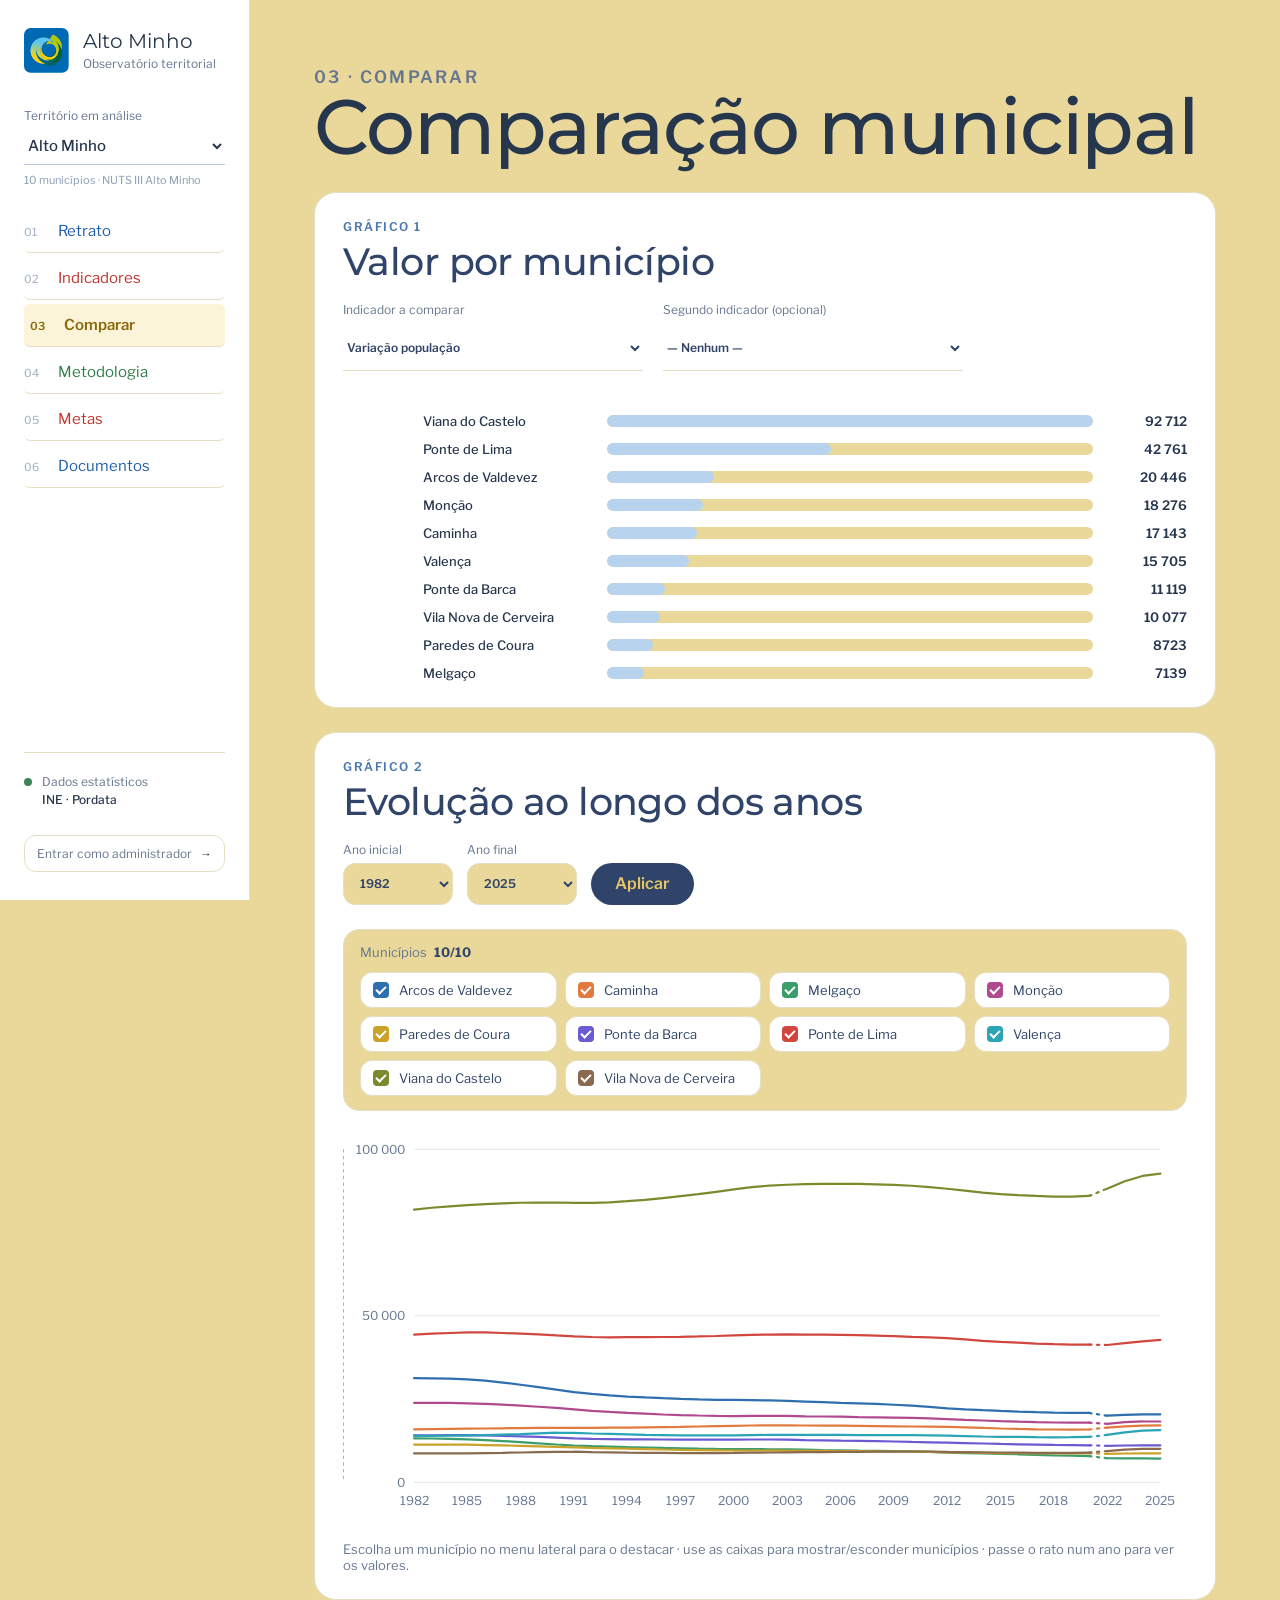
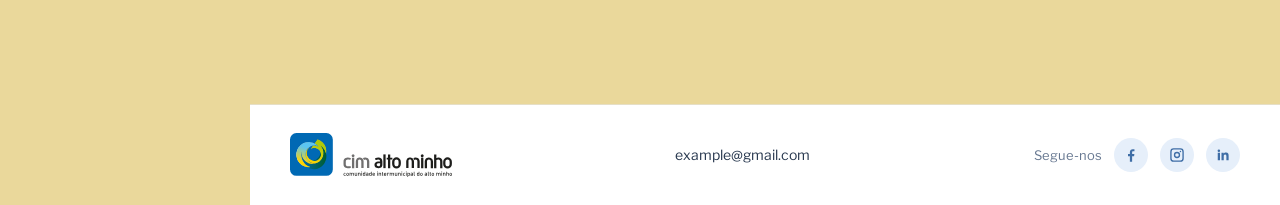
==== FrontEnd/html/comparar.html @ a3f3cb50 "Criação Admin Criar certas funções que o admin pode mudar a visibilidade de indicadores, apenas o ad" ====
<!doctype html>
<html lang="pt">
<head>
  <meta charset="utf-8">
  <meta name="viewport" content="width=device-width, initial-scale=1">
  <meta name="description" content="Observatório territorial da CIM Alto Minho com indicadores municipais do INE e da Pordata.">
  <title>Comparação municipal | Observatório Alto Minho</title>
  <link rel="icon" type="image/svg+xml" href="../imgs/favicon.svg">
  <!-- Estilos globais -->
  <link rel="stylesheet" href="../css/shared/global.css">
  <!-- Estilos da página -->
  <link rel="stylesheet" href="../css/pages/comparar.css">
</head>
<body data-page="comparar">
  <!-- Cabeçalho e navegação -->
  <header class="rail">
    <a class="brand" href="../../index.html" aria-label="Observatório Alto Minho — início">
      <span class="brand-symbol" aria-hidden="true"><img src="../imgs/cim-alto-minho.svg" alt=""></span>
      <span><b>Alto Minho</b><small>Observatório territorial</small></span>
    </a>
    <div class="rail-territory">
      <label for="territory-select">Território em análise</label>
      <select id="territory-select" aria-label="Escolha o território"></select>
      <p>10 municípios · NUTS III Alto Minho</p>
    </div>
    <nav aria-label="Navegação principal">
      <a href="../../index.html"><span>01</span>Retrato</a>
      <a href="./indicadores.html"><span>02</span>Indicadores</a>
      <a class="active" aria-current="page" href="./comparar.html"><span>03</span>Comparar</a>
      <a href="./metodologia.html"><span>04</span>Metodologia</a>
      <a href="./forms.html"><span>05</span>Metas</a>
      <a href="./transferencias.html"><span>06</span>Documentos</a>
    </nav>
    <div class="rail-note">
      <span class="source-dot"></span>
      <p>Dados estatísticos<br><strong>INE · Pordata</strong></p>
    </div>
  </header>

  <!-- Conteúdo principal -->
  <main id="top">
    <section class="workspace page-workspace">
      <div class="page-intro">
        <div>
          <p class="overline">03 · Comparar</p>
          <h1>Comparação municipal</h1>
        </div>
      </div>

      <section class="card" id="comparar">
        <div class="card-head">
          <div><p class="overline">Gráfico 1</p><h2>Valor por município</h2></div>
          <div class="compare-controls">
            <label class="compare-control">Indicador a comparar
              <select id="compare-indicator" aria-label="Indicador a comparar"></select>
            </label>
            <label class="compare-control">Segundo indicador (opcional)
              <select id="compare-indicator-2" aria-label="Segundo indicador a comparar"></select>
            </label>
          </div>
        </div>
        <div class="chart" id="comparison-chart" aria-label="Comparação dos municípios"></div>
      </section>

      <section class="card" id="evolucao">
        <div class="card-head">
          <div><p class="overline">Gráfico 2</p><h2>Evolução ao longo dos anos</h2></div>
          <form class="year-filter" id="year-filter">
            <label>Ano inicial<select id="year-from"></select></label>
            <label>Ano final<select id="year-to"></select></label>
            <button type="submit">Aplicar</button>
          </form>
        </div>
        <div class="history-chart" id="year-chart"></div>
      </section>
    </section>
  </main>
  <!-- Dados gerados -->
  <script src="../js/data/catalog-data.js"></script>
  <script src="../js/data/indicator-values.js"></script>
  <script src="../js/data/map-data.js"></script>
  <!-- Núcleo partilhado -->
  <script src="../js/shared/app.js"></script>
  <!-- Lógica da página -->
  <script src="../js/pages/comparar.js"></script>
  <!-- Power BI -->
  <script src="../js/shared/powerbi-config.js"></script>
  <script src="../js/shared/powerbi-embed.js"></script>
</body>
</html>
---- FrontEnd/css/shared/global.css ----
@import url("https://fonts.googleapis.com/css2?family=Montserrat:ital,wght@0,400;0,500;0,600;0,700;1,400&family=Libre+Franklin:wght@400;500;600&display=swap");
:root { --font-title: "Montserrat", "Helvetica Neue", Arial, sans-serif; --font-body: "Libre Franklin", "Helvetica Neue", Arial, sans-serif; }
/* Estilos globais e componentes comuns a todas as páginas */
:root {
  --forest: #2f4468;
  --forest-2: #4a78b0;
  --lime: #e6c565;
  --river: #b7d3ee;
  --coral: #ef9a93;
  --paper: #faf5e4;
  --white: #fff;
  --ink: #26364d;
  --muted: #667790;
  --line: #e6dfc6;
  --rail: 250px;
  --blue: #b7d3ee;
  --mint: #bfe0c7;
  --yellow: #f7e3a3;
  --red: #f2b0aa;
  --blue-ink: #3f6ea6;
  --green-ink: #3a8458;
  --yellow-ink: #a87c10;
  --red-ink: #c4564d;
}

body.powerbi-embedded {
  margin: 0;
  overflow: hidden;
  background: var(--green, #0f453a);
}

.powerbi-shell {
  width: 100vw;
  height: 100vh;
  height: 100svh;
  margin: 0;
  background: var(--green, #0f453a);
}

.powerbi-frame {
  display: block;
  width: 100%;
  height: 100%;
  border: 0;
  background: var(--cream, #f3f4ec);
}

* { box-sizing: border-box; }
html { scroll-behavior: smooth; }
body { margin: 0; min-width: 320px; background: var(--paper); color: var(--ink); font-family: var(--font-body); font-size: 16px; }
button, select, input { font: inherit; }
h1, h2, h3, p { margin-top: 0; }
h1, h2, h3, h4 { font-family: var(--font-title); font-weight: 500; letter-spacing: -.015em; }
body { -webkit-font-smoothing: antialiased; }
.kpi .value, .indicator strong, .detail-value strong, .bar-value, .section-index { font-variant-numeric: lining-nums tabular-nums; }

.rail { position: fixed; inset: 0 auto 0 0; width: var(--rail); padding: 28px 24px; background: #fff; color: var(--ink); border-right: 1px solid var(--line); display: flex; flex-direction: column; z-index: 20; }
.brand { color: inherit; text-decoration: none; display: flex; align-items: center; gap: 13px; }
.brand-symbol { position: relative; display: block; flex: 0 0 auto; width: 46px; height: 46px; overflow: hidden; }
.brand-symbol img { display: block; width: auto; max-width: none; height: 46px; }
.brand b { display: block; font-family: var(--font-title); font-size: 20px; font-weight: 400; line-height: 1; }
.brand small { display: block; margin-top: 5px; color: var(--muted); font-size: 12px; }
.rail nav { display: grid; gap: 4px; margin-top: 70px; }
.rail nav a { text-decoration: none; padding: 12px 0; border-bottom: 1px solid var(--line); font-size: 15px; transition: .2s ease; }
.rail nav a span { display: inline-block; width: 34px; color: #9aabc2; font-size: 11px; }
/* Fundo de cada página: cores pastel ligeiramente escurecidas, alinhadas com a barra lateral */
body[data-page="retrato"], body[data-page="municipio"] { --paper: #c4d8ef; }
body[data-page="indicadores"] { --paper: #efc5c1; }
body[data-page="comparar"] { --paper: #ead89b; }
body[data-page="metodologia"] { --paper: #a9c98e; }
body[data-page="transferencias"] { --paper: #c4d8ef; }
/* Cores da barra lateral: texto e fundo pastel ao selecionar cada aba */
.rail nav a:nth-child(4n+1) { --tc: #1f5fae; --tb: #e6effa; }
.rail nav a:nth-child(4n+2) { --tc: #c0332b; --tb: #fbe7e4; }
.rail nav a:nth-child(4n+3) { --tc: #8a680c; --tb: #fcf4d8; }
.rail nav a:nth-child(4n+4) { --tc: #2e7d46; --tb: #e4f2e8; }
.rail nav a[href$="transferencias.html"] { --tc: #1f5fae; --tb: #e6effa; }
.rail nav a[href$="forms.html"] { --tc: #c0332b; --tb: #fbe7e4; }
.rail nav a {
  color: var(--tc);
  border-radius: 6px;
  transition: background-color .2s ease, color .2s ease, padding-left .2s ease;
}
.rail nav a:hover, .rail nav a.active {
  color: var(--tc);
  background-color: var(--tb);
  padding-left: 6px;
  font-weight: 600;
}
.rail nav a.active span { color: var(--tc); }
.rail-note { margin-top: auto; padding-top: 20px; border-top: 1px solid var(--line); display: flex; gap: 10px; }
.source-dot { width: 8px; height: 8px; flex: 0 0 auto; margin-top: 5px; border-radius: 50%; background: var(--green-ink); }
.rail-note p { color: var(--muted); font-size: 12px; line-height: 1.5; }
.rail-note strong { color: var(--ink); font-weight: 500; }
.source-link { display: block; padding: 0; border: 0; background: none; color: var(--forest); text-align: left; text-decoration: none; cursor: pointer; font-size: 13px; }
.source-link span { color: var(--blue-ink); }

/* Seletor de território na barra lateral: discreto, no mesmo estilo do menu */
.rail-territory { margin-top: 34px; }
.rail-territory label { display: block; margin-bottom: 4px; color: var(--muted); font-size: 12px; }
.rail-territory select { width: 100%; min-height: 38px; padding: 0 24px 0 0; border: 0; border-bottom: 1px solid #b9c9dd; border-radius: 0; background: transparent; color: var(--ink); color-scheme: light; font-weight: 500; font-size: 15px; cursor: pointer; transition: border-color .2s ease; }
.rail-territory select:hover { border-bottom-color: var(--blue-ink); }
.rail-territory select:focus-visible { outline: 0; border-bottom-color: var(--blue-ink); }
.rail-territory option { background: #fff; color: var(--ink); }
.rail-territory p { margin: 8px 0 0; color: #8a9bb3; font-size: 11px; line-height: 1.4; }
.rail-territory + nav { margin-top: 22px; }


main { margin-left: var(--rail); }
.workspace { max-width: 1400px; margin: 0 auto; padding: 52px clamp(24px, 5vw, 78px) 80px; }
.page-workspace { min-height: 100vh; }
body[data-page] main { background: var(--paper) !important; }
body[data-page="metodologia"] .method-section { min-height: 100vh; }
body[data-page="metodologia"] .method-section { margin-bottom: 0; }
.subpage-toolbar { display: grid; grid-template-columns: 1fr; gap: 60px; align-items: end; padding: 18px 0 46px; border-bottom: 1px solid var(--line); }
.compare-page-header { margin: 0 calc(clamp(24px, 5vw, 78px) * -1); padding: 52px clamp(24px, 5vw, 78px) 46px; background: var(--paper); }
.subpage-toolbar h1 { margin-bottom: 0; font-size: clamp(42px, 5vw, 68px); line-height: 1; }
.territory-picker.compact { align-self: auto; margin-bottom: 0; }
.overline { margin-bottom: 12px; color: var(--forest-2); font-size: 12px; font-weight: 600; letter-spacing: .13em; text-transform: uppercase; }
.page-intro { min-height: 0; padding-bottom: 28px; display: grid; grid-template-columns: 1fr; gap: 60px; align-items: center; }
.page-intro h1 { margin-bottom: 0; font-size: clamp(44px, 6vw, 82px); line-height: .96; }
.page-intro p { margin: 12px 0 0; max-width: 760px; font-size: 17px; line-height: 1.55; color: var(--muted); }
.page-intro h1 em { color: var(--forest-2); font-style: italic; }
.territory-picker { align-self: end; margin-bottom: 34px; padding-left: 24px; border-left: 3px solid var(--yellow-ink); }
.territory-picker label { display: block; margin-bottom: 8px; color: var(--muted); font-size: 13px; }
.territory-picker select, .compare-control select { width: 100%; min-height: 46px; border: 0; border-bottom: 1px solid #b9c9dd; border-radius: 0; padding: 0 28px 0 0; background: transparent; color: var(--forest); font-weight: 600; cursor: pointer; }
.territory-picker p { margin: 9px 0 0; color: var(--muted); font-size: 12px; }

.territory-title-row { display: flex; align-items: flex-end; justify-content: space-between; gap: 24px; padding: 22px 0; }
.territory-title-row h2 { margin: 4px 0 0; font-size: clamp(32px, 4vw, 50px); }
.territory-title-row > p { margin-bottom: 7px; color: var(--muted); font-size: 12px; }
.territory-title-row i { display: inline-block; width: 7px; height: 7px; margin-right: 6px; border-radius: 50%; background: var(--forest-2); }

.territory-stage { display: grid; grid-template-columns: 1fr; min-height: 550px; border: 1px solid var(--line); background: white; }
.map-panel { position: relative; overflow: hidden; padding: 24px; background: #f6efd6; }
.map-panel::after { content: ""; position: absolute; width: 310px; height: 310px; right: -180px; bottom: -170px; border: 70px solid rgba(168,124,16,.07); border-radius: 50%; }
.map-caption { display: flex; justify-content: space-between; gap: 20px; position: relative; z-index: 2; }
.map-caption span { font-family: var(--font-body); font-size: 23px; }
.map-caption p { max-width: 170px; color: var(--muted); font-size: 12px; line-height: 1.45; }
.region-map { position: relative; z-index: 2; display: block; width: 100%; height: 560px; margin-top: 2px; overflow: visible; }
.mini-map { position: absolute; left: 24px; top: 72px; z-index: 3; width: 20%; min-width: 130px; cursor: pointer; outline: none; }
.mini-map svg { display: block; width: 100%; height: auto; aspect-ratio: 4 / 3; }
.mini-map path { fill: #a9c8ea; stroke: #a9c8ea; stroke-width: 2; stroke-linejoin: round; transition: fill .18s ease, stroke .18s ease; }
.mini-map:hover path, .mini-map:focus-visible path { fill: #8fb4de; stroke: #8fb4de; }
.mini-map.active path { fill: #5f93cf; stroke: #5f93cf; }
.mini-map text { fill: var(--forest); font-weight: 600; text-anchor: middle; dominant-baseline: middle; paint-order: stroke; stroke: rgba(255,255,255,.55); stroke-width: 4px; stroke-linejoin: round; pointer-events: none; }
.mini-map.active text { fill: #fff; stroke: rgba(47,68,104,.45); }
.municipality-node { cursor: pointer; outline: none; }
.municipality-node path { fill: #a9c8ea; stroke: #fff; stroke-width: 2.2; vector-effect: non-scaling-stroke; transition: fill .18s ease, filter .18s ease; }
.municipality-node:hover path, .municipality-node:focus path { filter: brightness(.94) drop-shadow(0 3px 3px rgba(47,68,104,.18)); }
.municipality-node:focus path { stroke: var(--forest); stroke-width: 3; }
.municipality-node.active path { fill: #5f93cf; stroke: #fff; }
.municipality-node text { fill: var(--forest); font-size: 9px; font-weight: 600; line-height: 1; text-anchor: middle; pointer-events: none; paint-order: stroke; stroke: rgba(255,255,255,.55); stroke-width: 2px; stroke-linejoin: round; }
.municipality-node.active text { fill: #fff; stroke: rgba(47,68,104,.45); }
.map-key { position: absolute; left: 24px; bottom: 22px; z-index: 3; color: var(--muted); font-size: 12px; }
.map-key span { display: inline-block; width: 9px; height: 9px; margin-right: 6px; border-radius: 50%; background: #5f93cf; }
.map-key small { margin-left: 16px; color: #8a9bb3; font-size: 10px; }
.map-key .map-sources { display: block; margin: 6px 0 0; }

.metric-panel { padding: 30px 34px; background: #fff; color: var(--ink); }
.metric-heading { display: flex; justify-content: space-between; padding-bottom: 18px; border-bottom: 1px solid var(--line); }
.metric-heading p { margin-bottom: 0; font-family: var(--font-body); font-size: 25px; }
.metric-heading span { color: var(--muted); font-size: 12px; }
.kpis { display: grid; }
.kpi { position: relative; display: grid; grid-template-columns: 90px 1fr auto; align-items: baseline; min-height: 102px; padding: 24px 0; border-bottom: 1px solid var(--line); }
.kpi .year { grid-column: 1; color: var(--muted); font-size: 12px; font-weight: 600; }
.kpi .value { grid-column: 2; font-family: var(--font-body); font-size: clamp(32px, 4vw, 50px); line-height: 1; }
.kpi .label { grid-column: 3; max-width: 150px; color: var(--muted); font-size: 13px; text-align: right; }

.themes { display: grid; grid-template-columns: 56px 260px 1fr; align-items: end; gap: 24px; padding: 58px 0 24px; border-bottom: 1px solid var(--line); }
.section-index { color: var(--blue-ink); font-family: var(--font-title); font-size: 48px; font-style: italic; line-height: 1; }
.section-copy h2, .compare-head h2, .catalog-head h2, .method-intro h2 { margin-bottom: 0; font-size: clamp(32px, 4vw, 52px); line-height: 1; }
.theme-tabs { display: flex; flex-wrap: wrap; justify-content: flex-end; gap: 7px; }
.theme { min-height: 39px; padding: 8px 14px; border: 1px solid #c4d3e5; border-radius: 999px; background: #fff; color: #55657d; cursor: pointer; font-size: 13px; transition: .2s ease; }
.theme:hover { border-color: var(--blue-ink); color: var(--forest); }
.theme.active { border-color: var(--blue); background: var(--blue); color: var(--forest); font-weight: 600; }

.theme-overview { display: grid; grid-template-columns: .85fr 1.15fr; gap: 56px; padding: 60px 0 70px; }
.overview-copy h2 { font-size: clamp(38px, 5vw, 62px); line-height: 1.02; }
.overview-copy > p:last-child { max-width: 430px; color: var(--muted); line-height: 1.65; }
.indicator-cards { border-top: 1px solid var(--forest); }
.indicator { display: grid; grid-template-columns: 130px 1fr auto; align-items: center; min-height: 86px; border-bottom: 1px solid var(--line); }
.indicator strong { font-family: var(--font-body); font-size: 30px; font-weight: 400; }
.indicator span { color: #3b4b63; }
.indicator small { color: var(--muted); font-size: 12px; }

.compare-section { position: relative; margin: 0 calc(clamp(24px, 5vw, 78px) * -1); padding: 76px clamp(24px, 5vw, 78px); background: #fdf9ec; }
.compare-section > .section-index { position: absolute; top: 76px; left: clamp(24px, 5vw, 78px); }
.compare-head { display: grid; grid-template-columns: 1fr 300px; gap: 60px; margin-left: 80px; }
.compare-control { align-self: end; color: var(--muted); font-size: 12px; }
.compare-control select { margin-top: 8px; border-color: #b9c9dd; color: var(--forest); }
.chart { display: grid; gap: 11px; margin: 42px 0 0 80px; }
.bar-row { display: grid; grid-template-columns: 170px 1fr 80px; align-items: center; gap: 14px; font-size: 13px; }
.bar-label { overflow: hidden; text-overflow: ellipsis; white-space: nowrap; font-weight: 500; }
.bar-track { height: 9px; background: rgba(47,68,104,.09); overflow: hidden; border-radius: 5px; }
.bar-fill { width: var(--bar); height: 100%; border-radius: 5px; background: #8fb7e3; transition: width .35s ease; }
.bar-fill.negative { background: var(--red); }
.bar-row.selected .bar-fill { background: #86c99d; }
.bar-row.selected .bar-value { color: var(--green-ink); }
.bar-value { color: var(--blue-ink); }
.bar-row:has(.negative) .bar-value { color: var(--red-ink); }
.bar-value { text-align: right; font-weight: 600; }

.catalog-section { padding: 76px 0; }
.catalog-head { display: grid; grid-template-columns: 56px 1fr minmax(250px, 330px); align-items: end; gap: 24px; }
.search-control input { width: 100%; height: 48px; border: 0; border-bottom: 1px solid #b9c9dd; border-radius: 0; padding: 0; background: transparent; color: var(--ink); }
.indicator-detail { display: grid; grid-template-columns: minmax(260px, 1.35fr) minmax(190px, .65fr); gap: 26px 42px; margin-top: 38px; padding: 30px; background: #f6efd6; border-left: 6px solid #8fb7e3; border-radius: 0 8px 8px 0; }
.detail-copy h3 { margin: 0 0 10px; font-family: var(--font-title); font-size: clamp(28px, 3vw, 40px); font-weight: 400; line-height: 1.05; }
.detail-copy > p:last-child { max-width: 630px; margin-bottom: 0; color: var(--muted); line-height: 1.55; }
.detail-value { align-self: center; text-align: right; }
.detail-value span { display: block; margin-bottom: 6px; color: var(--muted); font-size: 12px; }
.detail-value strong { font-family: var(--font-body); font-size: clamp(34px, 4vw, 54px); font-weight: 500; color: var(--blue-ink); }
.detail-meta { display: flex; gap: 34px; margin: 0; }
.detail-meta div { min-width: 90px; }
.detail-meta dt { margin-bottom: 4px; color: var(--muted); font-size: 11px; letter-spacing: .08em; text-transform: uppercase; }
.detail-meta dd { margin: 0; color: var(--forest); font-weight: 600; }
.detail-meta a { color: inherit; text-decoration-thickness: 1px; text-underline-offset: 3px; }
.detail-action { justify-self: end; align-self: end; border: 0; border-bottom: 1px solid var(--forest); padding: 8px 0; background: transparent; color: var(--forest); cursor: pointer; font-weight: 600; }
.detail-action span { margin-left: 8px; color: var(--red-ink); }
.detail-action:disabled { color: #8a9bb3; cursor: default; opacity: .72; }
.catalog-table-wrap { overflow-x: auto; margin-top: 34px; border-top: 2px solid var(--forest); }
table { width: 100%; min-width: 650px; border-collapse: collapse; }
th, td { padding: 15px 12px; border-bottom: 1px solid var(--line); text-align: left; }
th { color: var(--muted); font-size: 11px; letter-spacing: .1em; text-transform: uppercase; }
td { font-size: 14px; }
td:first-child { font-weight: 600; }
td:last-child { color: var(--forest-2); font-weight: 600; }
.catalog-row { cursor: pointer; transition: background .15s ease; }
.catalog-row:hover, .catalog-row:focus { background: rgba(247,227,163,.35); outline: none; }
.catalog-row.active { background: rgba(183,211,238,.4); box-shadow: inset 4px 0 0 var(--blue-ink); }
.empty-state { padding: 24px; color: var(--muted); text-align: center; }

.method-section { display: grid; grid-template-columns: .8fr 1.2fr; gap: 70px; margin: 0 calc(clamp(24px, 5vw, 78px) * -1) -80px; padding: 78px clamp(24px, 5vw, 78px); background: #f3ebcf; color: var(--ink); }
.method-intro .overline { color: var(--blue-ink); }
.method-intro .section-index { margin-bottom: 24px; color: var(--yellow-ink); }
.method-intro > p:last-child { max-width: 410px; margin-top: 24px; color: var(--muted); line-height: 1.65; }
.method-list { border-top: 1px solid rgba(47,68,104,.25); }
.method-list article { display: grid; grid-template-columns: 190px 1fr; gap: 20px; padding: 22px 0; border-bottom: 1px solid rgba(47,68,104,.14); }
.method-list b { color: var(--blue-ink); font-weight: 600; }
.method-list article:nth-child(4n+2) b { color: var(--green-ink); }
.method-list article:nth-child(4n+3) b { color: var(--yellow-ink); }
.method-list article:nth-child(4n) b { color: var(--red-ink); }
.method-list p { margin-bottom: 0; color: #44546c; font-size: 14px; line-height: 1.55; }
.prototype-note { grid-column: 1 / -1; margin: 0; padding-top: 28px; border-top: 1px solid rgba(47,68,104,.16); color: var(--muted); font-size: 12px; }
.sr-only { position: absolute; width: 1px; height: 1px; padding: 0; margin: -1px; overflow: hidden; clip: rect(0,0,0,0); white-space: nowrap; border: 0; }

@media (max-width: 1080px) {
  :root { --rail: 210px; }
  .territory-stage { grid-template-columns: 1fr; }
  .region-map { height: 440px; }
  .themes { grid-template-columns: 48px 1fr; }
  .theme-tabs { grid-column: 2; justify-content: flex-start; }
  .theme-overview { grid-template-columns: 1fr; }
}
@media (max-width: 760px) {
  .rail { position: sticky; top: 0; width: 100%; min-height: 0; padding: 16px 20px 0; flex-direction: row; flex-wrap: wrap; align-items: center; justify-content: space-between; }
  .rail nav { order: 3; display: flex; width: 100%; gap: 0; margin-top: 14px; overflow-x: auto; scrollbar-width: none; }
  .rail nav::-webkit-scrollbar { display: none; }
  .rail nav a { flex: 0 0 auto; padding: 10px 14px; border-bottom: 3px solid transparent; white-space: nowrap; font-size: 13px; }
  .rail nav a span { width: 24px; }
  .rail nav a:hover, .rail nav a.active { padding-left: 14px; border-bottom-color: var(--yellow-ink); }
  .rail-note { display: none; }
  .rail-territory { order: 2; flex: 1 1 100%; margin-top: 12px; }
  .rail-territory p { display: none; }
  .rail-territory + nav { margin-top: 14px; }
  .source-link { text-align: right; }
  main { margin-left: 0; }
  .workspace { padding: 34px 18px 60px; }
  .subpage-toolbar { grid-template-columns: 1fr; gap: 28px; padding-top: 4px; }
  .compare-page-header { margin: 0 -18px; padding: 34px 18px 32px; }
  .page-intro { min-height: 0; grid-template-columns: 1fr; gap: 35px; padding-bottom: 38px; }
  .page-intro h1 { font-size: 48px; }
  .territory-picker { margin-bottom: 0; }
  .territory-title-row { display: block; }
  .territory-title-row > p { margin-top: 14px; }
  .metric-panel { padding: 24px 20px; }
  .kpi { grid-template-columns: 64px 1fr; }
  .kpi .label { grid-column: 2; margin-top: 7px; text-align: left; }
  .themes { grid-template-columns: 42px 1fr; padding-top: 42px; }
  .section-index { font-size: 38px; }
  .compare-section, .method-section { margin-left: -18px; margin-right: -18px; padding-left: 18px; padding-right: 18px; }
  .compare-section > .section-index { left: 18px; }
  .compare-head { grid-template-columns: 1fr; margin-left: 55px; }
  .chart { margin-left: 0; }
  .bar-row { grid-template-columns: 112px 1fr 65px; gap: 8px; }
  .catalog-head { grid-template-columns: 42px 1fr; }
  .search-control { grid-column: 2; }
  .indicator-detail { grid-template-columns: 1fr; }
  .detail-value { text-align: left; }
  .detail-action { justify-self: start; }
  .method-section { grid-template-columns: 1fr; gap: 36px; margin-bottom: -60px; }
}
@media (max-width: 460px) {
  .brand small, .source-link { display: none; }
  .page-intro h1 { font-size: 42px; }
  .map-panel { padding: 18px; }
  .region-map { height: 360px; }
  .map-caption { display: block; }
  .indicator { grid-template-columns: 100px 1fr; }
  .indicator small { grid-column: 2; margin-top: 4px; }
  .indicator-detail { padding: 22px 18px; }
  .detail-meta { flex-wrap: wrap; gap: 18px; }
}


/* Página Comparar: gráfico de comparação entre anos */
.history-section { margin: 64px 0 0 80px; }
.history-head { margin-bottom: 24px; }
.history-head h2 { margin: 0; font-size: clamp(28px, 3.4vw, 42px); line-height: 1; }
.history-chart svg { display: block; width: 100%; height: auto; }
.history-chart .grid { stroke: rgba(47,68,104,.12); stroke-width: 1; }
.history-chart .axis { fill: var(--muted); font-size: 11px; }
.history-chart .zero { stroke: var(--muted); stroke-width: 1; }
.history-chart .year-group { opacity: .55; }
.history-chart .year-group.selected, .history-chart:not(:has(.selected)) .year-group { opacity: 1; }
.history-chart .year-group.selected .axis { fill: var(--forest); font-weight: 600; }
.year-legend { display: flex; flex-wrap: wrap; gap: 6px 18px; margin-bottom: 10px; font-size: 13px; color: var(--muted); }
.year-legend span { display: inline-flex; align-items: center; gap: 6px; }
.year-legend i { width: 12px; height: 12px; border-radius: 2px; }
.history-note { margin: 14px 0 0; color: var(--muted); font-size: 13px; }
.history-note strong { color: var(--forest); }
.history-empty { color: var(--muted); }
@media (max-width: 760px) { .history-section { margin-left: 0; } }

/* ===== Números em cores pastel (tons mais escuros para leitura) ===== */
.kpi:nth-child(4n+1) .value, .indicator:nth-child(4n+1) strong { color: var(--blue-ink); }
.kpi:nth-child(4n+2) .value, .indicator:nth-child(4n+2) strong { color: var(--green-ink); }
.kpi:nth-child(4n+3) .value, .indicator:nth-child(4n+3) strong { color: var(--yellow-ink); }
.kpi:nth-child(4n) .value, .indicator:nth-child(4n) strong { color: var(--red-ink); }
.kpi:nth-child(4n+1) .year { color: var(--blue-ink); }
.kpi:nth-child(4n+2) .year { color: var(--green-ink); }
.kpi:nth-child(4n+3) .year { color: var(--yellow-ink); }
.kpi:nth-child(4n) .year { color: var(--red-ink); }
.indicator { transition: background .15s ease; }
.indicator:hover { background: rgba(247,227,163,.3); }

/* Aplicar o fundo pastel escurecido da página a toda a área de fundo */
body[data-page],
body[data-page] main,
body[data-page] .workspace,
body[data-page] .page-workspace {
  background-color: var(--paper) !important;
}
body[data-page="comparar"] .compare-page-header,
body[data-page="comparar"] .compare-section,
body[data-page="metodologia"] .method-section {
  background-color: var(--paper) !important;
}
body[data-page="comparar"] .page-workspace,
body[data-page="metodologia"] .page-workspace {
  min-height: 100vh;
}
/* Gráfico de linhas (evolução por município) */
.line-legend { display: flex; flex-wrap: wrap; gap: 6px 8px; margin-bottom: 12px; }
.line-toggle { display: inline-flex; align-items: center; gap: 6px; padding: 5px 11px; border: 1px solid var(--line); border-radius: 999px; background: #fff; color: var(--forest); font-size: 12px; cursor: pointer; }
.line-toggle i { width: 10px; height: 10px; border-radius: 50%; }
.line-toggle.off { opacity: .4; text-decoration: line-through; }
.history-chart .line-group.dim { opacity: .5; }
.history-chart .hover-line { stroke: var(--muted); stroke-dasharray: 3 3; }
.line-tip { position: absolute; z-index: 5; min-width: 190px; padding: 10px 12px; background: #fff; border: 1px solid var(--line); border-radius: 12px; box-shadow: 0 6px 20px rgba(0,0,0,.12); font-size: 12px; pointer-events: none; }
.line-tip strong { display: block; margin-bottom: 6px; color: var(--forest); }
.line-tip div { display: flex; justify-content: space-between; gap: 14px; padding: 1px 0; }
.line-tip div.sel { font-weight: 700; color: var(--forest); }

/* Rodapé */
.site-footer { margin-left: var(--rail); padding: 28px 40px; background: #fff; border-top: 1px solid var(--line); display: flex; flex-wrap: wrap; align-items: center; justify-content: space-between; gap: 20px; }
.footer-logo { height: 44px; width: auto; }
.footer-mail { color: var(--ink); font-size: 14px; text-decoration: none; }
.footer-mail:hover { color: var(--blue-ink); text-decoration: underline; }
.footer-social { display: flex; align-items: center; gap: 12px; color: var(--muted); font-size: 13px; }
.footer-social a { display: grid; place-items: center; width: 34px; height: 34px; border-radius: 50%; background: #e6effa; color: var(--blue-ink); transition: .2s ease; }
.footer-social a:hover { background: var(--blue-ink); color: #fff; }
.footer-social svg { width: 18px; height: 18px; fill: currentColor; }
body.powerbi-embedded .site-footer { display: none; }
@media (max-width: 760px) { .site-footer { margin-left: 0; padding: 24px 18px; flex-direction: column; align-items: flex-start; } }
/* Acesso admin (botão no fundo da barra lateral) */
.admin-toggle { box-sizing: border-box; text-decoration: none; margin-top: 14px; display: flex; justify-content: space-between; align-items: center; gap: 8px; width: 100%; padding: 10px 12px; border: 1px solid var(--line); border-radius: 12px; background: #fff; color: var(--muted); font: inherit; font-size: 12px; cursor: pointer; transition: .2s ease; }
.admin-toggle b { font-weight: 600; color: var(--ink); }
.admin-toggle.on { border-color: #2e7d46; background: #e4f2e8; }
.admin-toggle.on b { color: #2e7d46; }
body:not([data-admin="on"]) #drop, body:not([data-admin="on"]) #clear { display: none !important; }

/* Controlos de administrador (só visíveis com sessão admin) */
.admin-box[hidden] { display: none !important; }
.admin-box { margin: 0 0 20px; padding: 16px; border: 1px dashed var(--forest-2); border-radius: 12px; background: #fff; display: grid; gap: 10px; max-width: 520px; }
.admin-box h3 { margin: 0; font-family: var(--font-title); font-size: 1rem; color: var(--forest); }
.admin-box input, .admin-box textarea { width: 100%; padding: 9px; border: 1px solid var(--line); border-radius: 8px; font: inherit; }
.admin-btn, .admin-del { padding: 9px 14px; border: 0; border-radius: 8px; background: var(--forest); color: #fff; font: inherit; font-weight: 600; cursor: pointer; }
.admin-del { background: var(--red-ink); font-size: 12px; margin-top: 8px; }
.admin-msg { font-size: .85rem; color: var(--red-ink); margin: 0; }
.admin-vis { display: inline-block; margin-right: 8px; vertical-align: middle; }
.catalog-row.is-hidden td { opacity: .45; }
---- FrontEnd/css/pages/comparar.css ----
/* Página Comparar: gráficos e filtro de anos */
/* Gráfico 1 */
.card .chart { display: grid; gap: 12px; }
.card .bar-track { height: 12px; background: var(--paper); border-radius: 6px; }
.card .bar-fill { background: var(--river); border-radius: 6px; }
.card .bar-fill.negative { background: var(--coral); }
.card .bar-row.selected .bar-fill { background: var(--forest); }
.card .bar-row.selected .bar-label, .card .bar-row.selected .bar-value { color: var(--forest); font-weight: 700; }
.card .bar-value { color: var(--ink); }

/* Gráfico 1: segundo indicador */
.compare-controls { display: flex; flex-wrap: wrap; gap: 20px; }
.card .bar-row.dual { grid-template-columns: 170px 1fr 110px; align-items: center; }
.card .bar-tracks, .card .bar-values { display: grid; gap: 5px; }
.card .bar-fill.b { background: #e9a95f; }
.card .bar-fill.b.negative { background: var(--coral); }
.card .bar-row.selected .bar-fill.b { background: #d98a2b; }
.card .bar-value.b { color: #a5620f; }
.compare-legend { display: flex; flex-wrap: wrap; align-items: center; gap: 8px 20px; font-size: 12px; color: var(--muted); }
.compare-legend .dot { display: inline-block; width: 10px; height: 10px; border-radius: 50%; margin-right: 6px; }
.compare-legend .dot.a { background: var(--river); }
.compare-legend .dot.b { background: #e9a95f; }
@media (max-width: 700px) { .card .bar-row.dual { grid-template-columns: 90px 1fr 80px; } }

/* Filtro do gráfico 2 */
.year-filter { display: flex; flex-wrap: wrap; align-items: flex-end; gap: 14px; }
.year-filter label { display: flex; flex-direction: column; gap: 6px; font-size: 12px; color: var(--muted); }
.year-filter select { min-width: 110px; min-height: 42px; padding: 0 12px; border: 1px solid var(--line); border-radius: 12px; background: var(--paper); color: var(--forest); font-weight: 600; }
.year-filter button { min-height: 42px; padding: 0 24px; border: 0; border-radius: 999px; background: var(--forest); color: var(--lime); font-weight: 600; cursor: pointer; }
.year-filter button:disabled, .year-filter select:disabled { opacity: .45; cursor: not-allowed; }
.card .history-chart svg { max-width: 100%; height: auto; }

/* Cartões */
.card { background: #fff; border: 1px solid var(--line); border-radius: 22px; padding: 26px 28px; margin-bottom: 24px; }
.card-head { display: flex; flex-wrap: wrap; align-items: flex-end; justify-content: space-between; gap: 20px; margin-bottom: 24px; }
.card-head .overline { margin-bottom: 8px; }
.card-head h2 { margin: 0; font-size: clamp(26px, 3vw, 38px); line-height: 1.05; color: var(--forest); }
.card .compare-control { width: 300px; max-width: 100%; color: var(--muted); font-size: 12px; }
.card .compare-control select { margin-top: 8px; border-bottom: 1px solid var(--line); color: var(--forest); }
/* Gráfico 2: seletor de municípios (caixas de seleção) */
.muni-picker { margin-bottom: 16px; padding: 14px 16px; border: 1px solid var(--line); border-radius: 16px; background: var(--paper); }
.muni-picker-head { display: flex; flex-wrap: wrap; align-items: center; justify-content: space-between; gap: 10px; margin-bottom: 12px; font-size: 13px; color: var(--muted); }
.muni-picker-head b { color: var(--forest); margin-left: 4px; }
.muni-grid { display: grid; grid-template-columns: repeat(auto-fill, minmax(170px, 1fr)); gap: 8px; }
.muni-check { position: relative; display: flex; align-items: center; gap: 10px; padding: 9px 12px; border: 1px solid var(--line); border-radius: 12px; background: #fff; color: var(--forest); font-size: 13px; cursor: pointer; user-select: none; }
.muni-check:hover { border-color: var(--forest); }
.muni-check input { position: absolute; opacity: 0; inset: 0; margin: 0; cursor: pointer; }
.muni-check .box { flex: none; width: 16px; height: 16px; border: 2px solid var(--c); border-radius: 4px; background: #fff; display: grid; place-items: center; }
.muni-check input:checked + .box { background: var(--c); }
.muni-check input:checked + .box::after { content: ""; width: 4px; height: 8px; margin-top: -2px; border: solid #fff; border-width: 0 2px 2px 0; transform: rotate(45deg); }
.muni-check input:focus-visible + .box { outline: 2px solid var(--forest); outline-offset: 2px; }
.muni-check.off { color: var(--muted); }
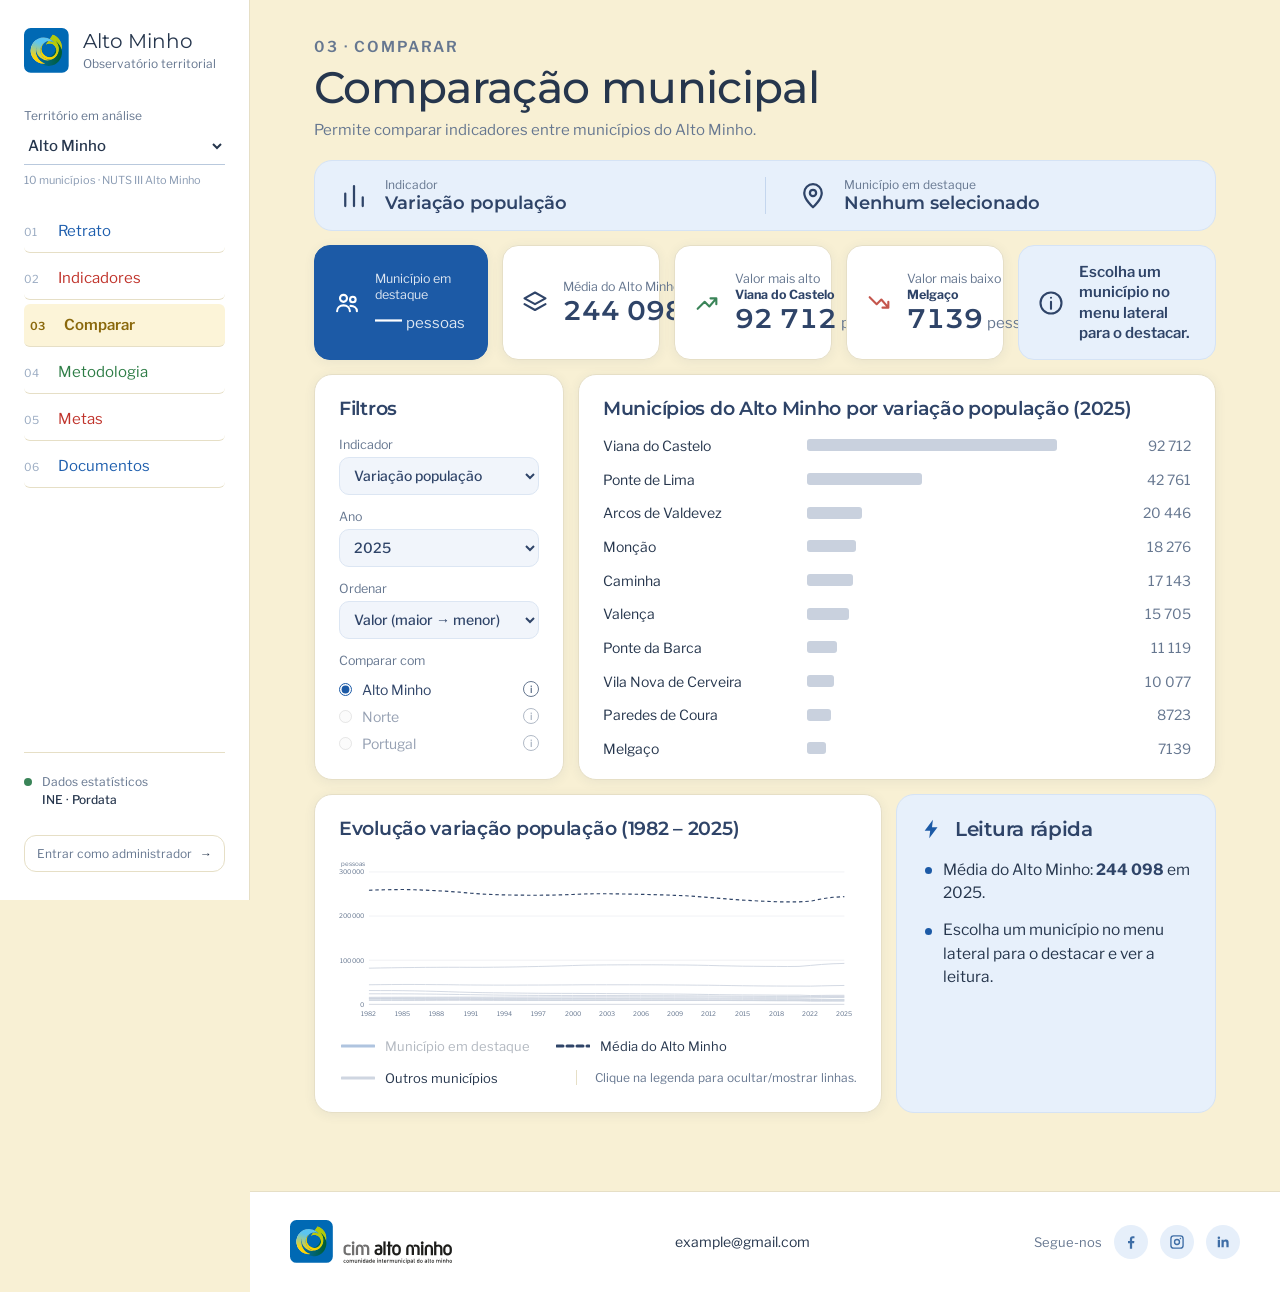
==== commit 48c95b28: "Alteração nos aspetos do sistema de informação" ====
--- a/FrontEnd/html/comparar.html
+++ b/FrontEnd/html/comparar.html
@@ -12,79 +12,73 @@
   <link rel="stylesheet" href="../css/pages/comparar.css">
 </head>
 <body data-page="comparar">
-  <!-- Cabeçalho e navegação -->
-  <header class="rail">
-    <a class="brand" href="../../index.html" aria-label="Observatório Alto Minho — início">
-      <span class="brand-symbol" aria-hidden="true"><img src="../imgs/cim-alto-minho.svg" alt=""></span>
-      <span><b>Alto Minho</b><small>Observatório territorial</small></span>
-    </a>
-    <div class="rail-territory">
-      <label for="territory-select">Território em análise</label>
-      <select id="territory-select" aria-label="Escolha o território"></select>
-      <p>10 municípios · NUTS III Alto Minho</p>
-    </div>
-    <nav aria-label="Navegação principal">
-      <a href="../../index.html"><span>01</span>Retrato</a>
-      <a href="./indicadores.html"><span>02</span>Indicadores</a>
-      <a class="active" aria-current="page" href="./comparar.html"><span>03</span>Comparar</a>
-      <a href="./metodologia.html"><span>04</span>Metodologia</a>
-      <a href="./forms.html"><span>05</span>Metas</a>
-      <a href="./transferencias.html"><span>06</span>Documentos</a>
-    </nav>
-    <div class="rail-note">
-      <span class="source-dot"></span>
-      <p>Dados estatísticos<br><strong>INE · Pordata</strong></p>
-    </div>
-  </header>
+  <!-- Barra lateral (gerada por rail.js) -->
+  <script src="../js/shared/rail.js"></script>
 
   <!-- Conteúdo principal -->
   <main id="top">
-    <section class="workspace page-workspace">
+    <section class="workspace page-workspace cmp">
       <div class="page-intro">
         <div>
           <p class="overline">03 · Comparar</p>
           <h1>Comparação municipal</h1>
+          <p>Permite comparar indicadores entre municípios do Alto Minho.</p>
         </div>
       </div>
 
-      <section class="card" id="comparar">
-        <div class="card-head">
-          <div><p class="overline">Gráfico 1</p><h2>Valor por município</h2></div>
-          <div class="compare-controls">
-            <label class="compare-control">Indicador a comparar
-              <select id="compare-indicator" aria-label="Indicador a comparar"></select>
-            </label>
-            <label class="compare-control">Segundo indicador (opcional)
-              <select id="compare-indicator-2" aria-label="Segundo indicador a comparar"></select>
-            </label>
-          </div>
-        </div>
-        <div class="chart" id="comparison-chart" aria-label="Comparação dos municípios"></div>
-      </section>
+      <!-- Resumo: indicador e município em destaque (preenchido por comparar.js) -->
+      <section class="cmp-summary" id="cmp-summary" aria-live="polite"></section>
 
-      <section class="card" id="evolucao">
-        <div class="card-head">
-          <div><p class="overline">Gráfico 2</p><h2>Evolução ao longo dos anos</h2></div>
-          <form class="year-filter" id="year-filter">
-            <label>Ano inicial<select id="year-from"></select></label>
-            <label>Ano final<select id="year-to"></select></label>
-            <button type="submit">Aplicar</button>
-          </form>
-        </div>
-        <div class="history-chart" id="year-chart"></div>
-      </section>
+      <!-- Cartões de resumo -->
+      <section class="cmp-kpis" id="cmp-kpis" aria-live="polite"></section>
+
+      <div class="cmp-row cmp-row-top">
+        <!-- Filtros -->
+        <aside class="cmp-card cmp-filters" aria-labelledby="cmp-filters-title">
+          <h2 id="cmp-filters-title">Filtros</h2>
+          <label class="cmp-field">Indicador
+            <select id="compare-indicator" aria-label="Indicador a comparar"></select>
+          </label>
+          <label class="cmp-field">Ano
+            <select id="cmp-year" aria-label="Ano"></select>
+          </label>
+          <label class="cmp-field">Ordenar
+            <select id="cmp-order" aria-label="Ordenar municípios">
+              <option value="desc">Valor (maior → menor)</option>
+              <option value="asc">Valor (menor → maior)</option>
+              <option value="az">Nome (A → Z)</option>
+            </select>
+          </label>
+          <fieldset class="cmp-ref">
+            <legend>Comparar com</legend>
+            <label><input type="radio" name="cmp-ref" value="alto-minho" checked><span>Alto Minho</span><i class="cmp-info" title="Média do conjunto dos 10 municípios do Alto Minho.">i</i></label>
+            <label class="is-disabled"><input type="radio" name="cmp-ref" value="norte" disabled><span>Norte</span><i class="cmp-info" title="Dados da região Norte ainda não disponíveis.">i</i></label>
+            <label class="is-disabled"><input type="radio" name="cmp-ref" value="portugal" disabled><span>Portugal</span><i class="cmp-info" title="Dados de Portugal ainda não disponíveis.">i</i></label>
+          </fieldset>
+        </aside>
+
+        <!-- Gráfico de barras -->
+        <section class="cmp-card cmp-bars-card" aria-labelledby="cmp-bars-title">
+          <h2 id="cmp-bars-title"></h2>
+          <div id="cmp-bars" class="cmp-bars"></div>
+        </section>
+      </div>
+
+      <div class="cmp-row cmp-row-bottom">
+        <!-- Evolução -->
+        <section class="cmp-card cmp-line-card" aria-labelledby="cmp-line-title">
+          <h2 id="cmp-line-title"></h2>
+          <div id="cmp-line" class="cmp-line"></div>
+        </section>
+
+        <!-- Leitura rápida -->
+        <aside class="cmp-card cmp-reading" aria-labelledby="cmp-reading-title">
+          <h2 id="cmp-reading-title"><svg viewBox="0 0 24 24" aria-hidden="true"><path d="M13 2 4 14h6l-1 8 9-12h-6z"/></svg>Leitura rápida</h2>
+          <ul id="cmp-reading"></ul>
+        </aside>
+      </div>
     </section>
   </main>
-  <!-- Dados gerados -->
-  <script src="../js/data/catalog-data.js"></script>
-  <script src="../js/data/indicator-values.js"></script>
-  <script src="../js/data/map-data.js"></script>
-  <!-- Núcleo partilhado -->
-  <script src="../js/shared/app.js"></script>
-  <!-- Lógica da página -->
-  <script src="../js/pages/comparar.js"></script>
-  <!-- Power BI -->
-  <script src="../js/shared/powerbi-config.js"></script>
-  <script src="../js/shared/powerbi-embed.js"></script>
+  <script src="../js/shared/boot.js" data-page="comparar" data-values="1"></script>
 </body>
 </html>
--- a/FrontEnd/css/shared/global.css
+++ b/FrontEnd/css/shared/global.css
@@ -1,5 +1,8 @@
 @import url("https://fonts.googleapis.com/css2?family=Montserrat:ital,wght@0,400;0,500;0,600;0,700;1,400&family=Libre+Franklin:wght@400;500;600&display=swap");
-:root { --font-title: "Montserrat", "Helvetica Neue", Arial, sans-serif; --font-body: "Libre Franklin", "Helvetica Neue", Arial, sans-serif; }
+:root {
+  --font-title: "Montserrat", "Helvetica Neue", Arial, sans-serif;
+  --font-body: "Libre Franklin", "Helvetica Neue", Arial, sans-serif;
+}
 /* Estilos globais e componentes comuns a todas as páginas */
 :root {
   --forest: #2f4468;
@@ -23,316 +26,1317 @@
   --red-ink: #c4564d;
 }
 
-body.powerbi-embedded {
+* {
+  box-sizing: border-box;
+}
+html {
+  scroll-behavior: smooth;
+}
+body {
   margin: 0;
+  min-width: 320px;
+  background: var(--paper);
+  color: var(--ink);
+  font-family: var(--font-body);
+  font-size: 16px;
+}
+button,
+select,
+input {
+  font: inherit;
+}
+h1,
+h2,
+h3,
+p {
+  margin-top: 0;
+}
+h1,
+h2,
+h3,
+h4 {
+  font-family: var(--font-title);
+  font-weight: 500;
+  letter-spacing: -0.015em;
+}
+body {
+  -webkit-font-smoothing: antialiased;
+}
+.kpi .value,
+.indicator strong,
+.detail-value strong,
+.bar-value,
+.section-index {
+  font-variant-numeric: lining-nums tabular-nums;
+}
+
+.rail {
+  position: fixed;
+  inset: 0 auto 0 0;
+  width: var(--rail);
+  padding: 28px 24px;
+  background: #fff;
+  color: var(--ink);
+  border-right: 1px solid var(--line);
+  display: flex;
+  flex-direction: column;
+  z-index: 20;
+}
+.brand {
+  color: inherit;
+  text-decoration: none;
+  display: flex;
+  align-items: center;
+  gap: 13px;
+}
+.brand-symbol {
+  position: relative;
+  display: block;
+  flex: 0 0 auto;
+  width: 46px;
+  height: 46px;
   overflow: hidden;
-  background: var(--green, #0f453a);
-}
-
-.powerbi-shell {
-  width: 100vw;
-  height: 100vh;
-  height: 100svh;
-  margin: 0;
-  background: var(--green, #0f453a);
-}
-
-.powerbi-frame {
+}
+.brand-symbol img {
   display: block;
-  width: 100%;
-  height: 100%;
-  border: 0;
-  background: var(--cream, #f3f4ec);
-}
-
-* { box-sizing: border-box; }
-html { scroll-behavior: smooth; }
-body { margin: 0; min-width: 320px; background: var(--paper); color: var(--ink); font-family: var(--font-body); font-size: 16px; }
-button, select, input { font: inherit; }
-h1, h2, h3, p { margin-top: 0; }
-h1, h2, h3, h4 { font-family: var(--font-title); font-weight: 500; letter-spacing: -.015em; }
-body { -webkit-font-smoothing: antialiased; }
-.kpi .value, .indicator strong, .detail-value strong, .bar-value, .section-index { font-variant-numeric: lining-nums tabular-nums; }
-
-.rail { position: fixed; inset: 0 auto 0 0; width: var(--rail); padding: 28px 24px; background: #fff; color: var(--ink); border-right: 1px solid var(--line); display: flex; flex-direction: column; z-index: 20; }
-.brand { color: inherit; text-decoration: none; display: flex; align-items: center; gap: 13px; }
-.brand-symbol { position: relative; display: block; flex: 0 0 auto; width: 46px; height: 46px; overflow: hidden; }
-.brand-symbol img { display: block; width: auto; max-width: none; height: 46px; }
-.brand b { display: block; font-family: var(--font-title); font-size: 20px; font-weight: 400; line-height: 1; }
-.brand small { display: block; margin-top: 5px; color: var(--muted); font-size: 12px; }
-.rail nav { display: grid; gap: 4px; margin-top: 70px; }
-.rail nav a { text-decoration: none; padding: 12px 0; border-bottom: 1px solid var(--line); font-size: 15px; transition: .2s ease; }
-.rail nav a span { display: inline-block; width: 34px; color: #9aabc2; font-size: 11px; }
+  width: auto;
+  max-width: none;
+  height: 46px;
+}
+.brand b {
+  display: block;
+  font-family: var(--font-title);
+  font-size: 20px;
+  font-weight: 400;
+  line-height: 1;
+}
+.brand small {
+  display: block;
+  margin-top: 5px;
+  color: var(--muted);
+  font-size: 12px;
+}
+.rail nav {
+  display: grid;
+  gap: 4px;
+  margin-top: 70px;
+}
+.rail nav a {
+  text-decoration: none;
+  padding: 12px 0;
+  border-bottom: 1px solid var(--line);
+  font-size: 15px;
+  transition: 0.2s ease;
+}
+.rail nav a span {
+  display: inline-block;
+  width: 34px;
+  color: #9aabc2;
+  font-size: 11px;
+}
 /* Fundo de cada página: cores pastel ligeiramente escurecidas, alinhadas com a barra lateral */
-body[data-page="retrato"], body[data-page="municipio"] { --paper: #c4d8ef; }
-body[data-page="indicadores"] { --paper: #efc5c1; }
-body[data-page="comparar"] { --paper: #ead89b; }
-body[data-page="metodologia"] { --paper: #a9c98e; }
-body[data-page="transferencias"] { --paper: #c4d8ef; }
+body[data-page="retrato"],
+body[data-page="municipio"] {
+  --paper: #e9f1fb;
+}
+body[data-page="indicadores"] {
+  --paper: #fbebe9;
+}
+body[data-page="comparar"] {
+  --paper: #f8f0d4;
+}
+body[data-page="metodologia"] {
+  --paper: #e6f0da;
+}
+body[data-page="transferencias"] {
+  --paper: #e9f1fb;
+}
 /* Cores da barra lateral: texto e fundo pastel ao selecionar cada aba */
-.rail nav a:nth-child(4n+1) { --tc: #1f5fae; --tb: #e6effa; }
-.rail nav a:nth-child(4n+2) { --tc: #c0332b; --tb: #fbe7e4; }
-.rail nav a:nth-child(4n+3) { --tc: #8a680c; --tb: #fcf4d8; }
-.rail nav a:nth-child(4n+4) { --tc: #2e7d46; --tb: #e4f2e8; }
-.rail nav a[href$="transferencias.html"] { --tc: #1f5fae; --tb: #e6effa; }
-.rail nav a[href$="forms.html"] { --tc: #c0332b; --tb: #fbe7e4; }
+.rail nav a:nth-child(4n + 1) {
+  --tc: #1f5fae;
+  --tb: #e6effa;
+}
+.rail nav a:nth-child(4n + 2) {
+  --tc: #c0332b;
+  --tb: #fbe7e4;
+}
+.rail nav a:nth-child(4n + 3) {
+  --tc: #8a680c;
+  --tb: #fcf4d8;
+}
+.rail nav a:nth-child(4n + 4) {
+  --tc: #2e7d46;
+  --tb: #e4f2e8;
+}
+.rail nav a[href$="transferencias.html"] {
+  --tc: #1f5fae;
+  --tb: #e6effa;
+}
+.rail nav a[href$="forms.html"] {
+  --tc: #c0332b;
+  --tb: #fbe7e4;
+}
 .rail nav a {
   color: var(--tc);
   border-radius: 6px;
-  transition: background-color .2s ease, color .2s ease, padding-left .2s ease;
-}
-.rail nav a:hover, .rail nav a.active {
+  transition:
+    background-color 0.2s ease,
+    color 0.2s ease,
+    padding-left 0.2s ease;
+}
+.rail nav a:hover,
+.rail nav a.active {
   color: var(--tc);
   background-color: var(--tb);
   padding-left: 6px;
   font-weight: 600;
 }
-.rail nav a.active span { color: var(--tc); }
-.rail-note { margin-top: auto; padding-top: 20px; border-top: 1px solid var(--line); display: flex; gap: 10px; }
-.source-dot { width: 8px; height: 8px; flex: 0 0 auto; margin-top: 5px; border-radius: 50%; background: var(--green-ink); }
-.rail-note p { color: var(--muted); font-size: 12px; line-height: 1.5; }
-.rail-note strong { color: var(--ink); font-weight: 500; }
-.source-link { display: block; padding: 0; border: 0; background: none; color: var(--forest); text-align: left; text-decoration: none; cursor: pointer; font-size: 13px; }
-.source-link span { color: var(--blue-ink); }
+.rail nav a.active span {
+  color: var(--tc);
+}
+.rail-note {
+  margin-top: auto;
+  padding-top: 20px;
+  border-top: 1px solid var(--line);
+  display: flex;
+  gap: 10px;
+}
+.source-dot {
+  width: 8px;
+  height: 8px;
+  flex: 0 0 auto;
+  margin-top: 5px;
+  border-radius: 50%;
+  background: var(--green-ink);
+}
+.rail-note p {
+  color: var(--muted);
+  font-size: 12px;
+  line-height: 1.5;
+}
+.rail-note strong {
+  color: var(--ink);
+  font-weight: 500;
+}
+.source-link {
+  display: block;
+  padding: 0;
+  border: 0;
+  background: none;
+  color: var(--forest);
+  text-align: left;
+  text-decoration: none;
+  cursor: pointer;
+  font-size: 13px;
+}
+.source-link span {
+  color: var(--blue-ink);
+}
 
 /* Seletor de território na barra lateral: discreto, no mesmo estilo do menu */
-.rail-territory { margin-top: 34px; }
-.rail-territory label { display: block; margin-bottom: 4px; color: var(--muted); font-size: 12px; }
-.rail-territory select { width: 100%; min-height: 38px; padding: 0 24px 0 0; border: 0; border-bottom: 1px solid #b9c9dd; border-radius: 0; background: transparent; color: var(--ink); color-scheme: light; font-weight: 500; font-size: 15px; cursor: pointer; transition: border-color .2s ease; }
-.rail-territory select:hover { border-bottom-color: var(--blue-ink); }
-.rail-territory select:focus-visible { outline: 0; border-bottom-color: var(--blue-ink); }
-.rail-territory option { background: #fff; color: var(--ink); }
-.rail-territory p { margin: 8px 0 0; color: #8a9bb3; font-size: 11px; line-height: 1.4; }
-.rail-territory + nav { margin-top: 22px; }
-
-
-main { margin-left: var(--rail); }
-.workspace { max-width: 1400px; margin: 0 auto; padding: 52px clamp(24px, 5vw, 78px) 80px; }
-.page-workspace { min-height: 100vh; }
-body[data-page] main { background: var(--paper) !important; }
-body[data-page="metodologia"] .method-section { min-height: 100vh; }
-body[data-page="metodologia"] .method-section { margin-bottom: 0; }
-.subpage-toolbar { display: grid; grid-template-columns: 1fr; gap: 60px; align-items: end; padding: 18px 0 46px; border-bottom: 1px solid var(--line); }
-.compare-page-header { margin: 0 calc(clamp(24px, 5vw, 78px) * -1); padding: 52px clamp(24px, 5vw, 78px) 46px; background: var(--paper); }
-.subpage-toolbar h1 { margin-bottom: 0; font-size: clamp(42px, 5vw, 68px); line-height: 1; }
-.territory-picker.compact { align-self: auto; margin-bottom: 0; }
-.overline { margin-bottom: 12px; color: var(--forest-2); font-size: 12px; font-weight: 600; letter-spacing: .13em; text-transform: uppercase; }
-.page-intro { min-height: 0; padding-bottom: 28px; display: grid; grid-template-columns: 1fr; gap: 60px; align-items: center; }
-.page-intro h1 { margin-bottom: 0; font-size: clamp(44px, 6vw, 82px); line-height: .96; }
-.page-intro p { margin: 12px 0 0; max-width: 760px; font-size: 17px; line-height: 1.55; color: var(--muted); }
-.page-intro h1 em { color: var(--forest-2); font-style: italic; }
-.territory-picker { align-self: end; margin-bottom: 34px; padding-left: 24px; border-left: 3px solid var(--yellow-ink); }
-.territory-picker label { display: block; margin-bottom: 8px; color: var(--muted); font-size: 13px; }
-.territory-picker select, .compare-control select { width: 100%; min-height: 46px; border: 0; border-bottom: 1px solid #b9c9dd; border-radius: 0; padding: 0 28px 0 0; background: transparent; color: var(--forest); font-weight: 600; cursor: pointer; }
-.territory-picker p { margin: 9px 0 0; color: var(--muted); font-size: 12px; }
-
-.territory-title-row { display: flex; align-items: flex-end; justify-content: space-between; gap: 24px; padding: 22px 0; }
-.territory-title-row h2 { margin: 4px 0 0; font-size: clamp(32px, 4vw, 50px); }
-.territory-title-row > p { margin-bottom: 7px; color: var(--muted); font-size: 12px; }
-.territory-title-row i { display: inline-block; width: 7px; height: 7px; margin-right: 6px; border-radius: 50%; background: var(--forest-2); }
-
-.territory-stage { display: grid; grid-template-columns: 1fr; min-height: 550px; border: 1px solid var(--line); background: white; }
-.map-panel { position: relative; overflow: hidden; padding: 24px; background: #f6efd6; }
-.map-panel::after { content: ""; position: absolute; width: 310px; height: 310px; right: -180px; bottom: -170px; border: 70px solid rgba(168,124,16,.07); border-radius: 50%; }
-.map-caption { display: flex; justify-content: space-between; gap: 20px; position: relative; z-index: 2; }
-.map-caption span { font-family: var(--font-body); font-size: 23px; }
-.map-caption p { max-width: 170px; color: var(--muted); font-size: 12px; line-height: 1.45; }
-.region-map { position: relative; z-index: 2; display: block; width: 100%; height: 560px; margin-top: 2px; overflow: visible; }
-.mini-map { position: absolute; left: 24px; top: 72px; z-index: 3; width: 20%; min-width: 130px; cursor: pointer; outline: none; }
-.mini-map svg { display: block; width: 100%; height: auto; aspect-ratio: 4 / 3; }
-.mini-map path { fill: #a9c8ea; stroke: #a9c8ea; stroke-width: 2; stroke-linejoin: round; transition: fill .18s ease, stroke .18s ease; }
-.mini-map:hover path, .mini-map:focus-visible path { fill: #8fb4de; stroke: #8fb4de; }
-.mini-map.active path { fill: #5f93cf; stroke: #5f93cf; }
-.mini-map text { fill: var(--forest); font-weight: 600; text-anchor: middle; dominant-baseline: middle; paint-order: stroke; stroke: rgba(255,255,255,.55); stroke-width: 4px; stroke-linejoin: round; pointer-events: none; }
-.mini-map.active text { fill: #fff; stroke: rgba(47,68,104,.45); }
-.municipality-node { cursor: pointer; outline: none; }
-.municipality-node path { fill: #a9c8ea; stroke: #fff; stroke-width: 2.2; vector-effect: non-scaling-stroke; transition: fill .18s ease, filter .18s ease; }
-.municipality-node:hover path, .municipality-node:focus path { filter: brightness(.94) drop-shadow(0 3px 3px rgba(47,68,104,.18)); }
-.municipality-node:focus path { stroke: var(--forest); stroke-width: 3; }
-.municipality-node.active path { fill: #5f93cf; stroke: #fff; }
-.municipality-node text { fill: var(--forest); font-size: 9px; font-weight: 600; line-height: 1; text-anchor: middle; pointer-events: none; paint-order: stroke; stroke: rgba(255,255,255,.55); stroke-width: 2px; stroke-linejoin: round; }
-.municipality-node.active text { fill: #fff; stroke: rgba(47,68,104,.45); }
-.map-key { position: absolute; left: 24px; bottom: 22px; z-index: 3; color: var(--muted); font-size: 12px; }
-.map-key span { display: inline-block; width: 9px; height: 9px; margin-right: 6px; border-radius: 50%; background: #5f93cf; }
-.map-key small { margin-left: 16px; color: #8a9bb3; font-size: 10px; }
-.map-key .map-sources { display: block; margin: 6px 0 0; }
-
-.metric-panel { padding: 30px 34px; background: #fff; color: var(--ink); }
-.metric-heading { display: flex; justify-content: space-between; padding-bottom: 18px; border-bottom: 1px solid var(--line); }
-.metric-heading p { margin-bottom: 0; font-family: var(--font-body); font-size: 25px; }
-.metric-heading span { color: var(--muted); font-size: 12px; }
-.kpis { display: grid; }
-.kpi { position: relative; display: grid; grid-template-columns: 90px 1fr auto; align-items: baseline; min-height: 102px; padding: 24px 0; border-bottom: 1px solid var(--line); }
-.kpi .year { grid-column: 1; color: var(--muted); font-size: 12px; font-weight: 600; }
-.kpi .value { grid-column: 2; font-family: var(--font-body); font-size: clamp(32px, 4vw, 50px); line-height: 1; }
-.kpi .label { grid-column: 3; max-width: 150px; color: var(--muted); font-size: 13px; text-align: right; }
-
-.themes { display: grid; grid-template-columns: 56px 260px 1fr; align-items: end; gap: 24px; padding: 58px 0 24px; border-bottom: 1px solid var(--line); }
-.section-index { color: var(--blue-ink); font-family: var(--font-title); font-size: 48px; font-style: italic; line-height: 1; }
-.section-copy h2, .compare-head h2, .catalog-head h2, .method-intro h2 { margin-bottom: 0; font-size: clamp(32px, 4vw, 52px); line-height: 1; }
-.theme-tabs { display: flex; flex-wrap: wrap; justify-content: flex-end; gap: 7px; }
-.theme { min-height: 39px; padding: 8px 14px; border: 1px solid #c4d3e5; border-radius: 999px; background: #fff; color: #55657d; cursor: pointer; font-size: 13px; transition: .2s ease; }
-.theme:hover { border-color: var(--blue-ink); color: var(--forest); }
-.theme.active { border-color: var(--blue); background: var(--blue); color: var(--forest); font-weight: 600; }
-
-.theme-overview { display: grid; grid-template-columns: .85fr 1.15fr; gap: 56px; padding: 60px 0 70px; }
-.overview-copy h2 { font-size: clamp(38px, 5vw, 62px); line-height: 1.02; }
-.overview-copy > p:last-child { max-width: 430px; color: var(--muted); line-height: 1.65; }
-.indicator-cards { border-top: 1px solid var(--forest); }
-.indicator { display: grid; grid-template-columns: 130px 1fr auto; align-items: center; min-height: 86px; border-bottom: 1px solid var(--line); }
-.indicator strong { font-family: var(--font-body); font-size: 30px; font-weight: 400; }
-.indicator span { color: #3b4b63; }
-.indicator small { color: var(--muted); font-size: 12px; }
-
-.compare-section { position: relative; margin: 0 calc(clamp(24px, 5vw, 78px) * -1); padding: 76px clamp(24px, 5vw, 78px); background: #fdf9ec; }
-.compare-section > .section-index { position: absolute; top: 76px; left: clamp(24px, 5vw, 78px); }
-.compare-head { display: grid; grid-template-columns: 1fr 300px; gap: 60px; margin-left: 80px; }
-.compare-control { align-self: end; color: var(--muted); font-size: 12px; }
-.compare-control select { margin-top: 8px; border-color: #b9c9dd; color: var(--forest); }
-.chart { display: grid; gap: 11px; margin: 42px 0 0 80px; }
-.bar-row { display: grid; grid-template-columns: 170px 1fr 80px; align-items: center; gap: 14px; font-size: 13px; }
-.bar-label { overflow: hidden; text-overflow: ellipsis; white-space: nowrap; font-weight: 500; }
-.bar-track { height: 9px; background: rgba(47,68,104,.09); overflow: hidden; border-radius: 5px; }
-.bar-fill { width: var(--bar); height: 100%; border-radius: 5px; background: #8fb7e3; transition: width .35s ease; }
-.bar-fill.negative { background: var(--red); }
-.bar-row.selected .bar-fill { background: #86c99d; }
-.bar-row.selected .bar-value { color: var(--green-ink); }
-.bar-value { color: var(--blue-ink); }
-.bar-row:has(.negative) .bar-value { color: var(--red-ink); }
-.bar-value { text-align: right; font-weight: 600; }
-
-.catalog-section { padding: 76px 0; }
-.catalog-head { display: grid; grid-template-columns: 56px 1fr minmax(250px, 330px); align-items: end; gap: 24px; }
-.search-control input { width: 100%; height: 48px; border: 0; border-bottom: 1px solid #b9c9dd; border-radius: 0; padding: 0; background: transparent; color: var(--ink); }
-.indicator-detail { display: grid; grid-template-columns: minmax(260px, 1.35fr) minmax(190px, .65fr); gap: 26px 42px; margin-top: 38px; padding: 30px; background: #f6efd6; border-left: 6px solid #8fb7e3; border-radius: 0 8px 8px 0; }
-.detail-copy h3 { margin: 0 0 10px; font-family: var(--font-title); font-size: clamp(28px, 3vw, 40px); font-weight: 400; line-height: 1.05; }
-.detail-copy > p:last-child { max-width: 630px; margin-bottom: 0; color: var(--muted); line-height: 1.55; }
-.detail-value { align-self: center; text-align: right; }
-.detail-value span { display: block; margin-bottom: 6px; color: var(--muted); font-size: 12px; }
-.detail-value strong { font-family: var(--font-body); font-size: clamp(34px, 4vw, 54px); font-weight: 500; color: var(--blue-ink); }
-.detail-meta { display: flex; gap: 34px; margin: 0; }
-.detail-meta div { min-width: 90px; }
-.detail-meta dt { margin-bottom: 4px; color: var(--muted); font-size: 11px; letter-spacing: .08em; text-transform: uppercase; }
-.detail-meta dd { margin: 0; color: var(--forest); font-weight: 600; }
-.detail-meta a { color: inherit; text-decoration-thickness: 1px; text-underline-offset: 3px; }
-.detail-action { justify-self: end; align-self: end; border: 0; border-bottom: 1px solid var(--forest); padding: 8px 0; background: transparent; color: var(--forest); cursor: pointer; font-weight: 600; }
-.detail-action span { margin-left: 8px; color: var(--red-ink); }
-.detail-action:disabled { color: #8a9bb3; cursor: default; opacity: .72; }
-.catalog-table-wrap { overflow-x: auto; margin-top: 34px; border-top: 2px solid var(--forest); }
-table { width: 100%; min-width: 650px; border-collapse: collapse; }
-th, td { padding: 15px 12px; border-bottom: 1px solid var(--line); text-align: left; }
-th { color: var(--muted); font-size: 11px; letter-spacing: .1em; text-transform: uppercase; }
-td { font-size: 14px; }
-td:first-child { font-weight: 600; }
-td:last-child { color: var(--forest-2); font-weight: 600; }
-.catalog-row { cursor: pointer; transition: background .15s ease; }
-.catalog-row:hover, .catalog-row:focus { background: rgba(247,227,163,.35); outline: none; }
-.catalog-row.active { background: rgba(183,211,238,.4); box-shadow: inset 4px 0 0 var(--blue-ink); }
-.empty-state { padding: 24px; color: var(--muted); text-align: center; }
-
-.method-section { display: grid; grid-template-columns: .8fr 1.2fr; gap: 70px; margin: 0 calc(clamp(24px, 5vw, 78px) * -1) -80px; padding: 78px clamp(24px, 5vw, 78px); background: #f3ebcf; color: var(--ink); }
-.method-intro .overline { color: var(--blue-ink); }
-.method-intro .section-index { margin-bottom: 24px; color: var(--yellow-ink); }
-.method-intro > p:last-child { max-width: 410px; margin-top: 24px; color: var(--muted); line-height: 1.65; }
-.method-list { border-top: 1px solid rgba(47,68,104,.25); }
-.method-list article { display: grid; grid-template-columns: 190px 1fr; gap: 20px; padding: 22px 0; border-bottom: 1px solid rgba(47,68,104,.14); }
-.method-list b { color: var(--blue-ink); font-weight: 600; }
-.method-list article:nth-child(4n+2) b { color: var(--green-ink); }
-.method-list article:nth-child(4n+3) b { color: var(--yellow-ink); }
-.method-list article:nth-child(4n) b { color: var(--red-ink); }
-.method-list p { margin-bottom: 0; color: #44546c; font-size: 14px; line-height: 1.55; }
-.prototype-note { grid-column: 1 / -1; margin: 0; padding-top: 28px; border-top: 1px solid rgba(47,68,104,.16); color: var(--muted); font-size: 12px; }
-.sr-only { position: absolute; width: 1px; height: 1px; padding: 0; margin: -1px; overflow: hidden; clip: rect(0,0,0,0); white-space: nowrap; border: 0; }
+.rail-territory {
+  margin-top: 34px;
+}
+.rail-territory label {
+  display: block;
+  margin-bottom: 4px;
+  color: var(--muted);
+  font-size: 12px;
+}
+.rail-territory select {
+  width: 100%;
+  min-height: 38px;
+  padding: 0 24px 0 0;
+  border: 0;
+  border-bottom: 1px solid #b9c9dd;
+  border-radius: 0;
+  background: transparent;
+  color: var(--ink);
+  color-scheme: light;
+  font-weight: 500;
+  font-size: 15px;
+  cursor: pointer;
+  transition: border-color 0.2s ease;
+}
+.rail-territory select:hover {
+  border-bottom-color: var(--blue-ink);
+}
+.rail-territory select:focus-visible {
+  outline: 0;
+  border-bottom-color: var(--blue-ink);
+}
+.rail-territory option {
+  background: #fff;
+  color: var(--ink);
+}
+.rail-territory p {
+  margin: 8px 0 0;
+  color: #8a9bb3;
+  font-size: 11px;
+  line-height: 1.4;
+}
+.rail-territory--hidden {
+  visibility: hidden;
+}
+.rail-territory + nav {
+  margin-top: 22px;
+}
+
+main {
+  margin-left: var(--rail);
+}
+.workspace {
+  max-width: 1400px;
+  margin: 0 auto;
+  padding: 28px clamp(24px, 5vw, 78px) 64px;
+}
+.page-workspace {
+  min-height: 100vh;
+}
+body[data-page] main {
+  background: var(--paper) !important;
+}
+body[data-page="metodologia"] .method-section {
+  min-height: 100vh;
+}
+body[data-page="metodologia"] .method-section {
+  margin-bottom: 0;
+}
+.subpage-toolbar {
+  display: grid;
+  grid-template-columns: 1fr;
+  gap: 60px;
+  align-items: end;
+  padding: 18px 0 46px;
+  border-bottom: 1px solid var(--line);
+}
+.compare-page-header {
+  margin: 0 calc(clamp(24px, 5vw, 78px) * -1);
+  padding: 28px clamp(24px, 5vw, 78px) 22px;
+  background: var(--paper);
+}
+.subpage-toolbar h1 {
+  margin-bottom: 0;
+  font-size: clamp(28px, 3vw, 40px);
+  line-height: 1.05;
+}
+.territory-picker.compact {
+  align-self: auto;
+  margin-bottom: 0;
+}
+.overline {
+  margin-bottom: 12px;
+  color: var(--forest-2);
+  font-size: 12px;
+  font-weight: 600;
+  letter-spacing: 0.13em;
+  text-transform: uppercase;
+}
+.page-intro {
+  min-height: 0;
+  padding-bottom: 14px;
+  display: grid;
+  grid-template-columns: 1fr;
+  gap: 60px;
+  align-items: center;
+}
+.page-intro h1 {
+  margin-bottom: 0;
+  font-size: clamp(30px, 3.4vw, 44px);
+  line-height: 1.05;
+}
+.page-intro .overline {
+  margin-bottom: 6px;
+}
+.page-intro p {
+  margin: 12px 0 0;
+  max-width: 760px;
+  font-size: 17px;
+  line-height: 1.55;
+  color: var(--muted);
+}
+.page-intro h1 em {
+  color: var(--forest-2);
+  font-style: italic;
+}
+.territory-picker {
+  align-self: end;
+  margin-bottom: 34px;
+  padding-left: 24px;
+  border-left: 3px solid var(--yellow-ink);
+}
+.territory-picker label {
+  display: block;
+  margin-bottom: 8px;
+  color: var(--muted);
+  font-size: 13px;
+}
+.territory-picker select,
+.compare-control select {
+  width: 100%;
+  min-height: 46px;
+  border: 0;
+  border-bottom: 1px solid #b9c9dd;
+  border-radius: 0;
+  padding: 0 28px 0 0;
+  background: transparent;
+  color: var(--forest);
+  font-weight: 600;
+  cursor: pointer;
+}
+.territory-picker p {
+  margin: 9px 0 0;
+  color: var(--muted);
+  font-size: 12px;
+}
+
+.territory-title-row {
+  display: flex;
+  align-items: flex-end;
+  justify-content: space-between;
+  gap: 24px;
+  padding: 22px 0;
+}
+.territory-title-row h2 {
+  margin: 4px 0 0;
+  font-size: clamp(32px, 4vw, 50px);
+}
+.territory-title-row > p {
+  margin-bottom: 7px;
+  color: var(--muted);
+  font-size: 12px;
+}
+.territory-title-row i {
+  display: inline-block;
+  width: 7px;
+  height: 7px;
+  margin-right: 6px;
+  border-radius: 50%;
+  background: var(--forest-2);
+}
+
+.territory-stage {
+  display: grid;
+  grid-template-columns: 1fr;
+  min-height: 550px;
+  border: 1px solid var(--line);
+  background: white;
+}
+.map-panel {
+  position: relative;
+  overflow: hidden;
+  padding: 24px;
+  background: #f6efd6;
+}
+.map-panel::after {
+  content: "";
+  position: absolute;
+  width: 310px;
+  height: 310px;
+  right: -180px;
+  bottom: -170px;
+  border: 70px solid rgba(168, 124, 16, 0.07);
+  border-radius: 50%;
+}
+.map-caption {
+  display: flex;
+  justify-content: space-between;
+  gap: 20px;
+  position: relative;
+  z-index: 2;
+}
+.map-caption span {
+  font-family: var(--font-body);
+  font-size: 23px;
+}
+.map-caption p {
+  max-width: 170px;
+  color: var(--muted);
+  font-size: 12px;
+  line-height: 1.45;
+}
+.region-map {
+  position: relative;
+  z-index: 2;
+  display: block;
+  width: 100%;
+  height: 560px;
+  margin-top: 2px;
+  overflow: visible;
+}
+.mini-map {
+  position: absolute;
+  left: 24px;
+  top: 72px;
+  z-index: 3;
+  width: 20%;
+  min-width: 130px;
+  cursor: pointer;
+  outline: none;
+}
+.mini-map svg {
+  display: block;
+  width: 100%;
+  height: auto;
+  aspect-ratio: 4 / 3;
+}
+.mini-map path {
+  fill: #a9c8ea;
+  stroke: #a9c8ea;
+  stroke-width: 2;
+  stroke-linejoin: round;
+  transition:
+    fill 0.18s ease,
+    stroke 0.18s ease;
+}
+.mini-map:hover path,
+.mini-map:focus-visible path {
+  fill: #8fb4de;
+  stroke: #8fb4de;
+}
+.mini-map.active path {
+  fill: #5f93cf;
+  stroke: #5f93cf;
+}
+.mini-map text {
+  fill: var(--forest);
+  font-weight: 600;
+  text-anchor: middle;
+  dominant-baseline: middle;
+  paint-order: stroke;
+  stroke: rgba(255, 255, 255, 0.55);
+  stroke-width: 4px;
+  stroke-linejoin: round;
+  pointer-events: none;
+}
+.mini-map.active text {
+  fill: #fff;
+  stroke: rgba(47, 68, 104, 0.45);
+}
+.municipality-node {
+  cursor: pointer;
+  outline: none;
+}
+.municipality-node path {
+  fill: #a9c8ea;
+  stroke: #fff;
+  stroke-width: 2.2;
+  vector-effect: non-scaling-stroke;
+  transition:
+    fill 0.18s ease,
+    filter 0.18s ease;
+}
+.municipality-node:hover path,
+.municipality-node:focus path {
+  filter: brightness(0.94) drop-shadow(0 3px 3px rgba(47, 68, 104, 0.18));
+}
+.municipality-node:focus path {
+  stroke: var(--forest);
+  stroke-width: 3;
+}
+.municipality-node.active path {
+  fill: #5f93cf;
+  stroke: #fff;
+}
+.municipality-node text {
+  fill: var(--forest);
+  font-size: 9px;
+  font-weight: 600;
+  line-height: 1;
+  text-anchor: middle;
+  pointer-events: none;
+  paint-order: stroke;
+  stroke: rgba(255, 255, 255, 0.55);
+  stroke-width: 2px;
+  stroke-linejoin: round;
+}
+.municipality-node.active text {
+  fill: #fff;
+  stroke: rgba(47, 68, 104, 0.45);
+}
+.map-key {
+  position: absolute;
+  left: 24px;
+  bottom: 22px;
+  z-index: 3;
+  color: var(--muted);
+  font-size: 12px;
+}
+.map-key span {
+  display: inline-block;
+  width: 9px;
+  height: 9px;
+  margin-right: 6px;
+  border-radius: 50%;
+  background: #5f93cf;
+}
+.map-key small {
+  margin-left: 16px;
+  color: #8a9bb3;
+  font-size: 10px;
+}
+.map-key .map-sources {
+  display: block;
+  margin: 6px 0 0;
+}
+
+.metric-panel {
+  padding: 30px 34px;
+  background: #fff;
+  color: var(--ink);
+}
+.metric-heading {
+  display: flex;
+  justify-content: space-between;
+  padding-bottom: 18px;
+  border-bottom: 1px solid var(--line);
+}
+.metric-heading p {
+  margin-bottom: 0;
+  font-family: var(--font-body);
+  font-size: 25px;
+}
+.metric-heading span {
+  color: var(--muted);
+  font-size: 12px;
+}
+.kpis {
+  display: grid;
+}
+.kpi {
+  position: relative;
+  display: grid;
+  grid-template-columns: 90px 1fr auto;
+  align-items: baseline;
+  min-height: 102px;
+  padding: 24px 0;
+  border-bottom: 1px solid var(--line);
+}
+.kpi .year {
+  grid-column: 1;
+  color: var(--muted);
+  font-size: 12px;
+  font-weight: 600;
+}
+.kpi .value {
+  grid-column: 2;
+  font-family: var(--font-body);
+  font-size: clamp(32px, 4vw, 50px);
+  line-height: 1;
+}
+.kpi .label {
+  grid-column: 3;
+  max-width: 150px;
+  color: var(--muted);
+  font-size: 13px;
+  text-align: right;
+}
+
+.themes {
+  display: grid;
+  grid-template-columns: 56px 260px 1fr;
+  align-items: end;
+  gap: 24px;
+  padding: 58px 0 24px;
+  border-bottom: 1px solid var(--line);
+}
+.section-index {
+  color: var(--blue-ink);
+  font-family: var(--font-title);
+  font-size: 48px;
+  font-style: italic;
+  line-height: 1;
+}
+.section-copy h2,
+.compare-head h2,
+.catalog-head h2,
+.method-intro h2 {
+  margin-bottom: 0;
+  font-size: clamp(32px, 4vw, 52px);
+  line-height: 1;
+}
+.theme-tabs {
+  display: flex;
+  flex-wrap: wrap;
+  justify-content: flex-end;
+  gap: 7px;
+}
+.theme {
+  min-height: 39px;
+  padding: 8px 14px;
+  border: 1px solid #c4d3e5;
+  border-radius: 999px;
+  background: #fff;
+  color: #55657d;
+  cursor: pointer;
+  font-size: 13px;
+  transition: 0.2s ease;
+}
+.theme:hover {
+  border-color: var(--blue-ink);
+  color: var(--forest);
+}
+.theme.active {
+  border-color: var(--blue);
+  background: var(--blue);
+  color: var(--forest);
+  font-weight: 600;
+}
+
+.theme-overview {
+  display: grid;
+  grid-template-columns: 0.85fr 1.15fr;
+  gap: 56px;
+  padding: 60px 0 70px;
+}
+.overview-copy h2 {
+  font-size: clamp(38px, 5vw, 62px);
+  line-height: 1.02;
+}
+.overview-copy > p:last-child {
+  max-width: 430px;
+  color: var(--muted);
+  line-height: 1.65;
+}
+.indicator-cards {
+  border-top: 1px solid var(--forest);
+}
+.indicator {
+  display: grid;
+  grid-template-columns: 130px 1fr auto;
+  align-items: center;
+  min-height: 86px;
+  border-bottom: 1px solid var(--line);
+}
+.indicator strong {
+  font-family: var(--font-body);
+  font-size: 30px;
+  font-weight: 400;
+}
+.indicator span {
+  color: #3b4b63;
+}
+.indicator small {
+  color: var(--muted);
+  font-size: 12px;
+}
+
+.compare-section {
+  position: relative;
+  margin: 0 calc(clamp(24px, 5vw, 78px) * -1);
+  padding: 76px clamp(24px, 5vw, 78px);
+  background: #fdf9ec;
+}
+.compare-section > .section-index {
+  position: absolute;
+  top: 76px;
+  left: clamp(24px, 5vw, 78px);
+}
+.compare-head {
+  display: grid;
+  grid-template-columns: 1fr 300px;
+  gap: 60px;
+  margin-left: 80px;
+}
+.compare-control {
+  align-self: end;
+  color: var(--muted);
+  font-size: 12px;
+}
+.compare-control select {
+  margin-top: 8px;
+  border-color: #b9c9dd;
+  color: var(--forest);
+}
+.chart {
+  display: grid;
+  gap: 11px;
+  margin: 42px 0 0 80px;
+}
+.bar-row {
+  display: grid;
+  grid-template-columns: 170px 1fr 80px;
+  align-items: center;
+  gap: 14px;
+  font-size: 13px;
+}
+.bar-label {
+  overflow: hidden;
+  text-overflow: ellipsis;
+  white-space: nowrap;
+  font-weight: 500;
+}
+.bar-track {
+  height: 9px;
+  background: rgba(47, 68, 104, 0.09);
+  overflow: hidden;
+  border-radius: 5px;
+}
+.bar-fill {
+  width: var(--bar);
+  height: 100%;
+  border-radius: 5px;
+  background: #8fb7e3;
+  transition: width 0.35s ease;
+}
+.bar-fill.negative {
+  background: var(--red);
+}
+.bar-row.selected .bar-fill {
+  background: #86c99d;
+}
+.bar-row.selected .bar-value {
+  color: var(--green-ink);
+}
+.bar-value {
+  color: var(--blue-ink);
+}
+.bar-row:has(.negative) .bar-value {
+  color: var(--red-ink);
+}
+.bar-value {
+  text-align: right;
+  font-weight: 600;
+}
+
+.catalog-section {
+  padding: 76px 0;
+}
+.catalog-head {
+  display: grid;
+  grid-template-columns: 56px 1fr minmax(250px, 330px);
+  align-items: end;
+  gap: 24px;
+}
+.search-control input {
+  width: 100%;
+  height: 48px;
+  border: 0;
+  border-bottom: 1px solid #b9c9dd;
+  border-radius: 0;
+  padding: 0;
+  background: transparent;
+  color: var(--ink);
+}
+.indicator-detail {
+  display: grid;
+  grid-template-columns: minmax(260px, 1.35fr) minmax(190px, 0.65fr);
+  gap: 26px 42px;
+  margin-top: 38px;
+  padding: 30px;
+  background: #f6efd6;
+  border-left: 6px solid #8fb7e3;
+  border-radius: 0 8px 8px 0;
+}
+.detail-copy h3 {
+  margin: 0 0 10px;
+  font-family: var(--font-title);
+  font-size: clamp(28px, 3vw, 40px);
+  font-weight: 400;
+  line-height: 1.05;
+}
+.detail-copy > p:last-child {
+  max-width: 630px;
+  margin-bottom: 0;
+  color: var(--muted);
+  line-height: 1.55;
+}
+.detail-value {
+  align-self: center;
+  text-align: right;
+}
+.detail-value span {
+  display: block;
+  margin-bottom: 6px;
+  color: var(--muted);
+  font-size: 12px;
+}
+.detail-value strong {
+  font-family: var(--font-body);
+  font-size: clamp(34px, 4vw, 54px);
+  font-weight: 500;
+  color: var(--blue-ink);
+}
+.detail-meta {
+  display: flex;
+  gap: 34px;
+  margin: 0;
+}
+.detail-meta div {
+  min-width: 90px;
+}
+.detail-meta dt {
+  margin-bottom: 4px;
+  color: var(--muted);
+  font-size: 11px;
+  letter-spacing: 0.08em;
+  text-transform: uppercase;
+}
+.detail-meta dd {
+  margin: 0;
+  color: var(--forest);
+  font-weight: 600;
+}
+.detail-meta a {
+  color: inherit;
+  text-decoration-thickness: 1px;
+  text-underline-offset: 3px;
+}
+.detail-action {
+  justify-self: end;
+  align-self: end;
+  border: 0;
+  border-bottom: 1px solid var(--forest);
+  padding: 8px 0;
+  background: transparent;
+  color: var(--forest);
+  cursor: pointer;
+  font-weight: 600;
+}
+.detail-action span {
+  margin-left: 8px;
+  color: var(--red-ink);
+}
+.detail-action:disabled {
+  color: #8a9bb3;
+  cursor: default;
+  opacity: 0.72;
+}
+.catalog-table-wrap {
+  overflow-x: auto;
+  margin-top: 34px;
+  border-top: 2px solid var(--forest);
+}
+table {
+  width: 100%;
+  min-width: 650px;
+  border-collapse: collapse;
+}
+th,
+td {
+  padding: 15px 12px;
+  border-bottom: 1px solid var(--line);
+  text-align: left;
+}
+th {
+  color: var(--muted);
+  font-size: 11px;
+  letter-spacing: 0.1em;
+  text-transform: uppercase;
+}
+td {
+  font-size: 14px;
+}
+td:first-child {
+  font-weight: 600;
+}
+td:last-child {
+  color: var(--forest-2);
+  font-weight: 600;
+}
+.catalog-row {
+  cursor: pointer;
+  transition: background 0.15s ease;
+}
+.catalog-row:hover,
+.catalog-row:focus {
+  background: rgba(247, 227, 163, 0.35);
+  outline: none;
+}
+.catalog-row.active {
+  background: rgba(183, 211, 238, 0.4);
+  box-shadow: inset 4px 0 0 var(--blue-ink);
+}
+.empty-state {
+  padding: 24px;
+  color: var(--muted);
+  text-align: center;
+}
+
+.method-section {
+  display: grid;
+  grid-template-columns: 0.8fr 1.2fr;
+  gap: 70px;
+  margin: 0 calc(clamp(24px, 5vw, 78px) * -1) -80px;
+  padding: 78px clamp(24px, 5vw, 78px);
+  background: #f3ebcf;
+  color: var(--ink);
+}
+.method-intro .overline {
+  color: var(--blue-ink);
+}
+.method-intro .section-index {
+  margin-bottom: 24px;
+  color: var(--yellow-ink);
+}
+.method-intro > p:last-child {
+  max-width: 410px;
+  margin-top: 24px;
+  color: var(--muted);
+  line-height: 1.65;
+}
+.method-list {
+  border-top: 1px solid rgba(47, 68, 104, 0.25);
+}
+.method-list article {
+  display: grid;
+  grid-template-columns: 190px 1fr;
+  gap: 20px;
+  padding: 22px 0;
+  border-bottom: 1px solid rgba(47, 68, 104, 0.14);
+}
+.method-list b {
+  color: var(--blue-ink);
+  font-weight: 600;
+}
+.method-list article:nth-child(4n + 2) b {
+  color: var(--green-ink);
+}
+.method-list article:nth-child(4n + 3) b {
+  color: var(--yellow-ink);
+}
+.method-list article:nth-child(4n) b {
+  color: var(--red-ink);
+}
+.method-list p {
+  margin-bottom: 0;
+  color: #44546c;
+  font-size: 14px;
+  line-height: 1.55;
+}
+.prototype-note {
+  grid-column: 1 / -1;
+  margin: 0;
+  padding-top: 28px;
+  border-top: 1px solid rgba(47, 68, 104, 0.16);
+  color: var(--muted);
+  font-size: 12px;
+}
+.sr-only {
+  position: absolute;
+  width: 1px;
+  height: 1px;
+  padding: 0;
+  margin: -1px;
+  overflow: hidden;
+  clip: rect(0, 0, 0, 0);
+  white-space: nowrap;
+  border: 0;
+}
 
 @media (max-width: 1080px) {
-  :root { --rail: 210px; }
-  .territory-stage { grid-template-columns: 1fr; }
-  .region-map { height: 440px; }
-  .themes { grid-template-columns: 48px 1fr; }
-  .theme-tabs { grid-column: 2; justify-content: flex-start; }
-  .theme-overview { grid-template-columns: 1fr; }
+  :root {
+    --rail: 210px;
+  }
+  .territory-stage {
+    grid-template-columns: 1fr;
+  }
+  .region-map {
+    height: 440px;
+  }
+  .themes {
+    grid-template-columns: 48px 1fr;
+  }
+  .theme-tabs {
+    grid-column: 2;
+    justify-content: flex-start;
+  }
+  .theme-overview {
+    grid-template-columns: 1fr;
+  }
 }
 @media (max-width: 760px) {
-  .rail { position: sticky; top: 0; width: 100%; min-height: 0; padding: 16px 20px 0; flex-direction: row; flex-wrap: wrap; align-items: center; justify-content: space-between; }
-  .rail nav { order: 3; display: flex; width: 100%; gap: 0; margin-top: 14px; overflow-x: auto; scrollbar-width: none; }
-  .rail nav::-webkit-scrollbar { display: none; }
-  .rail nav a { flex: 0 0 auto; padding: 10px 14px; border-bottom: 3px solid transparent; white-space: nowrap; font-size: 13px; }
-  .rail nav a span { width: 24px; }
-  .rail nav a:hover, .rail nav a.active { padding-left: 14px; border-bottom-color: var(--yellow-ink); }
-  .rail-note { display: none; }
-  .rail-territory { order: 2; flex: 1 1 100%; margin-top: 12px; }
-  .rail-territory p { display: none; }
-  .rail-territory + nav { margin-top: 14px; }
-  .source-link { text-align: right; }
-  main { margin-left: 0; }
-  .workspace { padding: 34px 18px 60px; }
-  .subpage-toolbar { grid-template-columns: 1fr; gap: 28px; padding-top: 4px; }
-  .compare-page-header { margin: 0 -18px; padding: 34px 18px 32px; }
-  .page-intro { min-height: 0; grid-template-columns: 1fr; gap: 35px; padding-bottom: 38px; }
-  .page-intro h1 { font-size: 48px; }
-  .territory-picker { margin-bottom: 0; }
-  .territory-title-row { display: block; }
-  .territory-title-row > p { margin-top: 14px; }
-  .metric-panel { padding: 24px 20px; }
-  .kpi { grid-template-columns: 64px 1fr; }
-  .kpi .label { grid-column: 2; margin-top: 7px; text-align: left; }
-  .themes { grid-template-columns: 42px 1fr; padding-top: 42px; }
-  .section-index { font-size: 38px; }
-  .compare-section, .method-section { margin-left: -18px; margin-right: -18px; padding-left: 18px; padding-right: 18px; }
-  .compare-section > .section-index { left: 18px; }
-  .compare-head { grid-template-columns: 1fr; margin-left: 55px; }
-  .chart { margin-left: 0; }
-  .bar-row { grid-template-columns: 112px 1fr 65px; gap: 8px; }
-  .catalog-head { grid-template-columns: 42px 1fr; }
-  .search-control { grid-column: 2; }
-  .indicator-detail { grid-template-columns: 1fr; }
-  .detail-value { text-align: left; }
-  .detail-action { justify-self: start; }
-  .method-section { grid-template-columns: 1fr; gap: 36px; margin-bottom: -60px; }
+  .rail {
+    position: sticky;
+    top: 0;
+    width: 100%;
+    min-height: 0;
+    padding: 16px 20px 0;
+    flex-direction: row;
+    flex-wrap: wrap;
+    align-items: center;
+    justify-content: space-between;
+  }
+  .rail nav {
+    order: 3;
+    display: flex;
+    width: 100%;
+    gap: 0;
+    margin-top: 14px;
+    overflow-x: auto;
+    scrollbar-width: none;
+  }
+  .rail nav::-webkit-scrollbar {
+    display: none;
+  }
+  .rail nav a {
+    flex: 0 0 auto;
+    padding: 10px 14px;
+    border-bottom: 3px solid transparent;
+    white-space: nowrap;
+    font-size: 13px;
+  }
+  .rail nav a span {
+    width: 24px;
+  }
+  .rail nav a:hover,
+  .rail nav a.active {
+    padding-left: 14px;
+    border-bottom-color: var(--yellow-ink);
+  }
+  .rail-note {
+    display: none;
+  }
+  .rail-territory {
+    order: 2;
+    flex: 1 1 100%;
+    margin-top: 12px;
+  }
+  .rail-territory p {
+    display: none;
+  }
+  .rail-territory + nav {
+    margin-top: 14px;
+  }
+  .source-link {
+    text-align: right;
+  }
+  main {
+    margin-left: 0;
+  }
+  .workspace {
+    padding: 34px 18px 60px;
+  }
+  .subpage-toolbar {
+    grid-template-columns: 1fr;
+    gap: 28px;
+    padding-top: 4px;
+  }
+  .compare-page-header {
+    margin: 0 -18px;
+    padding: 34px 18px 32px;
+  }
+  .page-intro {
+    min-height: 0;
+    grid-template-columns: 1fr;
+    gap: 35px;
+    padding-bottom: 38px;
+  }
+  .page-intro h1 {
+    font-size: 34px;
+  }
+  .territory-picker {
+    margin-bottom: 0;
+  }
+  .territory-title-row {
+    display: block;
+  }
+  .territory-title-row > p {
+    margin-top: 14px;
+  }
+  .metric-panel {
+    padding: 24px 20px;
+  }
+  .kpi {
+    grid-template-columns: 64px 1fr;
+  }
+  .kpi .label {
+    grid-column: 2;
+    margin-top: 7px;
+    text-align: left;
+  }
+  .themes {
+    grid-template-columns: 42px 1fr;
+    padding-top: 42px;
+  }
+  .section-index {
+    font-size: 38px;
+  }
+  .compare-section,
+  .method-section {
+    margin-left: -18px;
+    margin-right: -18px;
+    padding-left: 18px;
+    padding-right: 18px;
+  }
+  .compare-section > .section-index {
+    left: 18px;
+  }
+  .compare-head {
+    grid-template-columns: 1fr;
+    margin-left: 55px;
+  }
+  .chart {
+    margin-left: 0;
+  }
+  .bar-row {
+    grid-template-columns: 112px 1fr 65px;
+    gap: 8px;
+  }
+  .catalog-head {
+    grid-template-columns: 42px 1fr;
+  }
+  .search-control {
+    grid-column: 2;
+  }
+  .indicator-detail {
+    grid-template-columns: 1fr;
+  }
+  .detail-value {
+    text-align: left;
+  }
+  .detail-action {
+    justify-self: start;
+  }
+  .method-section {
+    grid-template-columns: 1fr;
+    gap: 36px;
+    margin-bottom: -60px;
+  }
 }
 @media (max-width: 460px) {
-  .brand small, .source-link { display: none; }
-  .page-intro h1 { font-size: 42px; }
-  .map-panel { padding: 18px; }
-  .region-map { height: 360px; }
-  .map-caption { display: block; }
-  .indicator { grid-template-columns: 100px 1fr; }
-  .indicator small { grid-column: 2; margin-top: 4px; }
-  .indicator-detail { padding: 22px 18px; }
-  .detail-meta { flex-wrap: wrap; gap: 18px; }
-}
-
+  .brand small,
+  .source-link {
+    display: none;
+  }
+  .page-intro h1 {
+    font-size: 30px;
+  }
+  .map-panel {
+    padding: 18px;
+  }
+  .region-map {
+    height: 360px;
+  }
+  .map-caption {
+    display: block;
+  }
+  .indicator {
+    grid-template-columns: 100px 1fr;
+  }
+  .indicator small {
+    grid-column: 2;
+    margin-top: 4px;
+  }
+  .indicator-detail {
+    padding: 22px 18px;
+  }
+  .detail-meta {
+    flex-wrap: wrap;
+    gap: 18px;
+  }
+}
 
 /* Página Comparar: gráfico de comparação entre anos */
-.history-section { margin: 64px 0 0 80px; }
-.history-head { margin-bottom: 24px; }
-.history-head h2 { margin: 0; font-size: clamp(28px, 3.4vw, 42px); line-height: 1; }
-.history-chart svg { display: block; width: 100%; height: auto; }
-.history-chart .grid { stroke: rgba(47,68,104,.12); stroke-width: 1; }
-.history-chart .axis { fill: var(--muted); font-size: 11px; }
-.history-chart .zero { stroke: var(--muted); stroke-width: 1; }
-.history-chart .year-group { opacity: .55; }
-.history-chart .year-group.selected, .history-chart:not(:has(.selected)) .year-group { opacity: 1; }
-.history-chart .year-group.selected .axis { fill: var(--forest); font-weight: 600; }
-.year-legend { display: flex; flex-wrap: wrap; gap: 6px 18px; margin-bottom: 10px; font-size: 13px; color: var(--muted); }
-.year-legend span { display: inline-flex; align-items: center; gap: 6px; }
-.year-legend i { width: 12px; height: 12px; border-radius: 2px; }
-.history-note { margin: 14px 0 0; color: var(--muted); font-size: 13px; }
-.history-note strong { color: var(--forest); }
-.history-empty { color: var(--muted); }
-@media (max-width: 760px) { .history-section { margin-left: 0; } }
+.history-section {
+  margin: 64px 0 0 80px;
+}
+.history-head {
+  margin-bottom: 24px;
+}
+.history-head h2 {
+  margin: 0;
+  font-size: clamp(28px, 3.4vw, 42px);
+  line-height: 1;
+}
+.history-chart svg {
+  display: block;
+  width: 100%;
+  height: auto;
+}
+.history-chart .grid {
+  stroke: rgba(47, 68, 104, 0.12);
+  stroke-width: 1;
+}
+.history-chart .axis {
+  fill: var(--muted);
+  font-size: 11px;
+}
+.history-chart .zero {
+  stroke: var(--muted);
+  stroke-width: 1;
+}
+.history-chart .year-group {
+  opacity: 0.55;
+}
+.history-chart .year-group.selected,
+.history-chart:not(:has(.selected)) .year-group {
+  opacity: 1;
+}
+.history-chart .year-group.selected .axis {
+  fill: var(--forest);
+  font-weight: 600;
+}
+.year-legend {
+  display: flex;
+  flex-wrap: wrap;
+  gap: 6px 18px;
+  margin-bottom: 10px;
+  font-size: 13px;
+  color: var(--muted);
+}
+.year-legend span {
+  display: inline-flex;
+  align-items: center;
+  gap: 6px;
+}
+.year-legend i {
+  width: 12px;
+  height: 12px;
+  border-radius: 2px;
+}
+.history-note {
+  margin: 14px 0 0;
+  color: var(--muted);
+  font-size: 13px;
+}
+.history-note strong {
+  color: var(--forest);
+}
+.history-empty {
+  color: var(--muted);
+}
+@media (max-width: 760px) {
+  .history-section {
+    margin-left: 0;
+  }
+}
 
 /* ===== Números em cores pastel (tons mais escuros para leitura) ===== */
-.kpi:nth-child(4n+1) .value, .indicator:nth-child(4n+1) strong { color: var(--blue-ink); }
-.kpi:nth-child(4n+2) .value, .indicator:nth-child(4n+2) strong { color: var(--green-ink); }
-.kpi:nth-child(4n+3) .value, .indicator:nth-child(4n+3) strong { color: var(--yellow-ink); }
-.kpi:nth-child(4n) .value, .indicator:nth-child(4n) strong { color: var(--red-ink); }
-.kpi:nth-child(4n+1) .year { color: var(--blue-ink); }
-.kpi:nth-child(4n+2) .year { color: var(--green-ink); }
-.kpi:nth-child(4n+3) .year { color: var(--yellow-ink); }
-.kpi:nth-child(4n) .year { color: var(--red-ink); }
-.indicator { transition: background .15s ease; }
-.indicator:hover { background: rgba(247,227,163,.3); }
+.kpi:nth-child(4n + 1) .value,
+.indicator:nth-child(4n + 1) strong {
+  color: var(--blue-ink);
+}
+.kpi:nth-child(4n + 2) .value,
+.indicator:nth-child(4n + 2) strong {
+  color: var(--green-ink);
+}
+.kpi:nth-child(4n + 3) .value,
+.indicator:nth-child(4n + 3) strong {
+  color: var(--yellow-ink);
+}
+.kpi:nth-child(4n) .value,
+.indicator:nth-child(4n) strong {
+  color: var(--red-ink);
+}
+.kpi:nth-child(4n + 1) .year {
+  color: var(--blue-ink);
+}
+.kpi:nth-child(4n + 2) .year {
+  color: var(--green-ink);
+}
+.kpi:nth-child(4n + 3) .year {
+  color: var(--yellow-ink);
+}
+.kpi:nth-child(4n) .year {
+  color: var(--red-ink);
+}
+.indicator {
+  transition: background 0.15s ease;
+}
+.indicator:hover {
+  background: rgba(247, 227, 163, 0.3);
+}
 
 /* Aplicar o fundo pastel escurecido da página a toda a área de fundo */
 body[data-page],
@@ -351,42 +1355,217 @@
   min-height: 100vh;
 }
 /* Gráfico de linhas (evolução por município) */
-.line-legend { display: flex; flex-wrap: wrap; gap: 6px 8px; margin-bottom: 12px; }
-.line-toggle { display: inline-flex; align-items: center; gap: 6px; padding: 5px 11px; border: 1px solid var(--line); border-radius: 999px; background: #fff; color: var(--forest); font-size: 12px; cursor: pointer; }
-.line-toggle i { width: 10px; height: 10px; border-radius: 50%; }
-.line-toggle.off { opacity: .4; text-decoration: line-through; }
-.history-chart .line-group.dim { opacity: .5; }
-.history-chart .hover-line { stroke: var(--muted); stroke-dasharray: 3 3; }
-.line-tip { position: absolute; z-index: 5; min-width: 190px; padding: 10px 12px; background: #fff; border: 1px solid var(--line); border-radius: 12px; box-shadow: 0 6px 20px rgba(0,0,0,.12); font-size: 12px; pointer-events: none; }
-.line-tip strong { display: block; margin-bottom: 6px; color: var(--forest); }
-.line-tip div { display: flex; justify-content: space-between; gap: 14px; padding: 1px 0; }
-.line-tip div.sel { font-weight: 700; color: var(--forest); }
+.line-legend {
+  display: flex;
+  flex-wrap: wrap;
+  gap: 6px 8px;
+  margin-bottom: 12px;
+}
+.line-toggle {
+  display: inline-flex;
+  align-items: center;
+  gap: 6px;
+  padding: 5px 11px;
+  border: 1px solid var(--line);
+  border-radius: 999px;
+  background: #fff;
+  color: var(--forest);
+  font-size: 12px;
+  cursor: pointer;
+}
+.line-toggle i {
+  width: 10px;
+  height: 10px;
+  border-radius: 50%;
+}
+.line-toggle.off {
+  opacity: 0.4;
+  text-decoration: line-through;
+}
+.history-chart .line-group.dim {
+  opacity: 0.5;
+}
+.history-chart .hover-line {
+  stroke: var(--muted);
+  stroke-dasharray: 3 3;
+}
+.line-tip {
+  position: absolute;
+  z-index: 5;
+  min-width: 190px;
+  padding: 10px 12px;
+  background: #fff;
+  border: 1px solid var(--line);
+  border-radius: 12px;
+  box-shadow: 0 6px 20px rgba(0, 0, 0, 0.12);
+  font-size: 12px;
+  pointer-events: none;
+}
+.line-tip strong {
+  display: block;
+  margin-bottom: 6px;
+  color: var(--forest);
+}
+.line-tip div {
+  display: flex;
+  justify-content: space-between;
+  gap: 14px;
+  padding: 1px 0;
+}
+.line-tip div.sel {
+  font-weight: 700;
+  color: var(--forest);
+}
 
 /* Rodapé */
-.site-footer { margin-left: var(--rail); padding: 28px 40px; background: #fff; border-top: 1px solid var(--line); display: flex; flex-wrap: wrap; align-items: center; justify-content: space-between; gap: 20px; }
-.footer-logo { height: 44px; width: auto; }
-.footer-mail { color: var(--ink); font-size: 14px; text-decoration: none; }
-.footer-mail:hover { color: var(--blue-ink); text-decoration: underline; }
-.footer-social { display: flex; align-items: center; gap: 12px; color: var(--muted); font-size: 13px; }
-.footer-social a { display: grid; place-items: center; width: 34px; height: 34px; border-radius: 50%; background: #e6effa; color: var(--blue-ink); transition: .2s ease; }
-.footer-social a:hover { background: var(--blue-ink); color: #fff; }
-.footer-social svg { width: 18px; height: 18px; fill: currentColor; }
-body.powerbi-embedded .site-footer { display: none; }
-@media (max-width: 760px) { .site-footer { margin-left: 0; padding: 24px 18px; flex-direction: column; align-items: flex-start; } }
+.site-footer {
+  margin-left: var(--rail);
+  padding: 28px 40px;
+  background: #fff;
+  border-top: 1px solid var(--line);
+  display: flex;
+  flex-wrap: wrap;
+  align-items: center;
+  justify-content: space-between;
+  gap: 20px;
+}
+.footer-logo {
+  height: 44px;
+  width: auto;
+}
+.footer-mail {
+  color: var(--ink);
+  font-size: 14px;
+  text-decoration: none;
+}
+.footer-mail:hover {
+  color: var(--blue-ink);
+  text-decoration: underline;
+}
+.footer-social {
+  display: flex;
+  align-items: center;
+  gap: 12px;
+  color: var(--muted);
+  font-size: 13px;
+}
+.footer-social a {
+  display: grid;
+  place-items: center;
+  width: 34px;
+  height: 34px;
+  border-radius: 50%;
+  background: #e6effa;
+  color: var(--blue-ink);
+  transition: 0.2s ease;
+}
+.footer-social a:hover {
+  background: var(--blue-ink);
+  color: #fff;
+}
+.footer-social svg {
+  width: 18px;
+  height: 18px;
+  fill: currentColor;
+}
+@media (max-width: 760px) {
+  .site-footer {
+    margin-left: 0;
+    padding: 24px 18px;
+    flex-direction: column;
+    align-items: flex-start;
+  }
+}
 /* Acesso admin (botão no fundo da barra lateral) */
-.admin-toggle { box-sizing: border-box; text-decoration: none; margin-top: 14px; display: flex; justify-content: space-between; align-items: center; gap: 8px; width: 100%; padding: 10px 12px; border: 1px solid var(--line); border-radius: 12px; background: #fff; color: var(--muted); font: inherit; font-size: 12px; cursor: pointer; transition: .2s ease; }
-.admin-toggle b { font-weight: 600; color: var(--ink); }
-.admin-toggle.on { border-color: #2e7d46; background: #e4f2e8; }
-.admin-toggle.on b { color: #2e7d46; }
-body:not([data-admin="on"]) #drop, body:not([data-admin="on"]) #clear { display: none !important; }
+.admin-toggle {
+  box-sizing: border-box;
+  text-decoration: none;
+  margin-top: 14px;
+  display: flex;
+  justify-content: space-between;
+  align-items: center;
+  gap: 8px;
+  width: 100%;
+  padding: 10px 12px;
+  border: 1px solid var(--line);
+  border-radius: 12px;
+  background: #fff;
+  color: var(--muted);
+  font: inherit;
+  font-size: 12px;
+  cursor: pointer;
+  transition: 0.2s ease;
+}
+.admin-toggle b {
+  font-weight: 600;
+  color: var(--ink);
+}
+.admin-toggle.on {
+  border-color: #2e7d46;
+  background: #e4f2e8;
+}
+.admin-toggle.on b {
+  color: #2e7d46;
+}
+body:not([data-admin="on"]) #drop,
+body:not([data-admin="on"]) #clear {
+  display: none !important;
+}
 
 /* Controlos de administrador (só visíveis com sessão admin) */
-.admin-box[hidden] { display: none !important; }
-.admin-box { margin: 0 0 20px; padding: 16px; border: 1px dashed var(--forest-2); border-radius: 12px; background: #fff; display: grid; gap: 10px; max-width: 520px; }
-.admin-box h3 { margin: 0; font-family: var(--font-title); font-size: 1rem; color: var(--forest); }
-.admin-box input, .admin-box textarea { width: 100%; padding: 9px; border: 1px solid var(--line); border-radius: 8px; font: inherit; }
-.admin-btn, .admin-del { padding: 9px 14px; border: 0; border-radius: 8px; background: var(--forest); color: #fff; font: inherit; font-weight: 600; cursor: pointer; }
-.admin-del { background: var(--red-ink); font-size: 12px; margin-top: 8px; }
-.admin-msg { font-size: .85rem; color: var(--red-ink); margin: 0; }
-.admin-vis { display: inline-block; margin-right: 8px; vertical-align: middle; }
-.catalog-row.is-hidden td { opacity: .45; }
+.admin-box[hidden] {
+  display: none !important;
+}
+.admin-box {
+  margin: 0 0 20px;
+  padding: 16px;
+  border: 1px dashed var(--forest-2);
+  border-radius: 12px;
+  background: #fff;
+  display: grid;
+  gap: 10px;
+  max-width: 520px;
+}
+.admin-box h3 {
+  margin: 0;
+  font-family: var(--font-title);
+  font-size: 1rem;
+  color: var(--forest);
+}
+.admin-box input,
+.admin-box textarea {
+  width: 100%;
+  padding: 9px;
+  border: 1px solid var(--line);
+  border-radius: 8px;
+  font: inherit;
+}
+.admin-btn,
+.admin-del {
+  padding: 9px 14px;
+  border: 0;
+  border-radius: 8px;
+  background: var(--forest);
+  color: #fff;
+  font: inherit;
+  font-weight: 600;
+  cursor: pointer;
+}
+.admin-del {
+  background: var(--red-ink);
+  font-size: 12px;
+  margin-top: 8px;
+}
+.admin-msg {
+  font-size: 0.85rem;
+  color: var(--red-ink);
+  margin: 0;
+}
+.admin-vis {
+  display: inline-block;
+  margin-right: 8px;
+  vertical-align: middle;
+}
+.catalog-row.is-hidden td {
+  opacity: 0.45;
+}
--- a/FrontEnd/css/pages/comparar.css
+++ b/FrontEnd/css/pages/comparar.css
@@ -1,52 +1,161 @@
-/* Página Comparar: gráficos e filtro de anos */
-/* Gráfico 1 */
-.card .chart { display: grid; gap: 12px; }
-.card .bar-track { height: 12px; background: var(--paper); border-radius: 6px; }
-.card .bar-fill { background: var(--river); border-radius: 6px; }
-.card .bar-fill.negative { background: var(--coral); }
-.card .bar-row.selected .bar-fill { background: var(--forest); }
-.card .bar-row.selected .bar-label, .card .bar-row.selected .bar-value { color: var(--forest); font-weight: 700; }
-.card .bar-value { color: var(--ink); }
+/* Página Comparar: resumo, KPIs, filtros, barras, evolução e leitura rápida */
+.cmp {
+  --cmp-accent: #1c5aa6;
+  --cmp-accent-soft: #e7f0fb;
+  --cmp-bar: #c9d1de;
+  --cmp-line-other: #cfd6e1;
+  --cmp-card-shadow: 0 2px 12px rgba(47, 68, 104, 0.07);
+}
+.cmp .page-intro { padding-bottom: 18px; }
+.cmp .page-intro p { margin-top: 8px; font-size: 15px; }
 
-/* Gráfico 1: segundo indicador */
-.compare-controls { display: flex; flex-wrap: wrap; gap: 20px; }
-.card .bar-row.dual { grid-template-columns: 170px 1fr 110px; align-items: center; }
-.card .bar-tracks, .card .bar-values { display: grid; gap: 5px; }
-.card .bar-fill.b { background: #e9a95f; }
-.card .bar-fill.b.negative { background: var(--coral); }
-.card .bar-row.selected .bar-fill.b { background: #d98a2b; }
-.card .bar-value.b { color: #a5620f; }
-.compare-legend { display: flex; flex-wrap: wrap; align-items: center; gap: 8px 20px; font-size: 12px; color: var(--muted); }
-.compare-legend .dot { display: inline-block; width: 10px; height: 10px; border-radius: 50%; margin-right: 6px; }
-.compare-legend .dot.a { background: var(--river); }
-.compare-legend .dot.b { background: #e9a95f; }
-@media (max-width: 700px) { .card .bar-row.dual { grid-template-columns: 90px 1fr 80px; } }
+/* Cartões base */
+.cmp-card {
+  background: #fff;
+  border: 1px solid var(--line);
+  border-radius: 18px;
+  padding: 22px 24px;
+  box-shadow: var(--cmp-card-shadow);
+}
+.cmp-card h2 {
+  margin: 0 0 16px;
+  font-size: 19px;
+  line-height: 1.25;
+  font-weight: 600;
+  color: var(--forest);
+}
 
-/* Filtro do gráfico 2 */
-.year-filter { display: flex; flex-wrap: wrap; align-items: flex-end; gap: 14px; }
-.year-filter label { display: flex; flex-direction: column; gap: 6px; font-size: 12px; color: var(--muted); }
-.year-filter select { min-width: 110px; min-height: 42px; padding: 0 12px; border: 1px solid var(--line); border-radius: 12px; background: var(--paper); color: var(--forest); font-weight: 600; }
-.year-filter button { min-height: 42px; padding: 0 24px; border: 0; border-radius: 999px; background: var(--forest); color: var(--lime); font-weight: 600; cursor: pointer; }
-.year-filter button:disabled, .year-filter select:disabled { opacity: .45; cursor: not-allowed; }
-.card .history-chart svg { max-width: 100%; height: auto; }
+/* Resumo (indicador + município em destaque) */
+.cmp-summary {
+  display: grid;
+  grid-template-columns: 1fr 1fr;
+  align-items: center;
+  margin-bottom: 14px;
+  padding: 16px 24px;
+  background: var(--cmp-accent-soft);
+  border: 1px solid #d5e3f5;
+  border-radius: 18px;
+}
+.cmp-summary > div { display: flex; align-items: center; gap: 16px; min-width: 0; }
+.cmp-summary > div + div { padding-left: 32px; border-left: 1px solid #c4d6ee; }
+.cmp-summary svg { flex: none; width: 30px; height: 30px; fill: none; stroke: var(--forest); stroke-width: 1.8; stroke-linecap: round; stroke-linejoin: round; }
+.cmp-summary small { display: block; font-size: 12px; color: var(--muted); }
+.cmp-summary b { display: block; font-family: var(--font-title); font-size: 18px; font-weight: 600; color: var(--forest); overflow-wrap: anywhere; }
 
-/* Cartões */
-.card { background: #fff; border: 1px solid var(--line); border-radius: 22px; padding: 26px 28px; margin-bottom: 24px; }
-.card-head { display: flex; flex-wrap: wrap; align-items: flex-end; justify-content: space-between; gap: 20px; margin-bottom: 24px; }
-.card-head .overline { margin-bottom: 8px; }
-.card-head h2 { margin: 0; font-size: clamp(26px, 3vw, 38px); line-height: 1.05; color: var(--forest); }
-.card .compare-control { width: 300px; max-width: 100%; color: var(--muted); font-size: 12px; }
-.card .compare-control select { margin-top: 8px; border-bottom: 1px solid var(--line); color: var(--forest); }
-/* Gráfico 2: seletor de municípios (caixas de seleção) */
-.muni-picker { margin-bottom: 16px; padding: 14px 16px; border: 1px solid var(--line); border-radius: 16px; background: var(--paper); }
-.muni-picker-head { display: flex; flex-wrap: wrap; align-items: center; justify-content: space-between; gap: 10px; margin-bottom: 12px; font-size: 13px; color: var(--muted); }
-.muni-picker-head b { color: var(--forest); margin-left: 4px; }
-.muni-grid { display: grid; grid-template-columns: repeat(auto-fill, minmax(170px, 1fr)); gap: 8px; }
-.muni-check { position: relative; display: flex; align-items: center; gap: 10px; padding: 9px 12px; border: 1px solid var(--line); border-radius: 12px; background: #fff; color: var(--forest); font-size: 13px; cursor: pointer; user-select: none; }
-.muni-check:hover { border-color: var(--forest); }
-.muni-check input { position: absolute; opacity: 0; inset: 0; margin: 0; cursor: pointer; }
-.muni-check .box { flex: none; width: 16px; height: 16px; border: 2px solid var(--c); border-radius: 4px; background: #fff; display: grid; place-items: center; }
-.muni-check input:checked + .box { background: var(--c); }
-.muni-check input:checked + .box::after { content: ""; width: 4px; height: 8px; margin-top: -2px; border: solid #fff; border-width: 0 2px 2px 0; transform: rotate(45deg); }
-.muni-check input:focus-visible + .box { outline: 2px solid var(--forest); outline-offset: 2px; }
-.muni-check.off { color: var(--muted); }+/* KPIs */
+.cmp-kpis {
+  display: grid;
+  grid-template-columns: 1.1fr 1fr 1fr 1fr 1.25fr;
+  gap: 14px;
+  margin-bottom: 14px;
+}
+.cmp-kpi {
+  display: flex;
+  align-items: center;
+  gap: 14px;
+  min-width: 0;
+  padding: 16px 18px;
+  background: #fff;
+  border: 1px solid var(--line);
+  border-radius: 16px;
+  box-shadow: var(--cmp-card-shadow);
+  color: var(--forest);
+}
+.cmp-kpi > svg { flex: none; width: 28px; height: 28px; fill: none; stroke: currentColor; stroke-width: 1.8; stroke-linecap: round; stroke-linejoin: round; }
+.cmp-kpi small { display: block; font-size: 12.5px; color: var(--muted); line-height: 1.3; }
+.cmp-kpi small strong { display: block; color: var(--forest); font-weight: 700; }
+.cmp-kpi .v { display: block; font-family: var(--font-title); font-size: 27px; font-weight: 600; line-height: 1.15; font-variant-numeric: lining-nums tabular-nums; }
+.cmp-kpi .v span { margin-left: 4px; font-family: var(--font-body); font-size: 15px; font-weight: 400; color: var(--muted); }
+.cmp-kpi.main { background: var(--cmp-accent); border-color: var(--cmp-accent); color: #fff; }
+.cmp-kpi.main small, .cmp-kpi.main .v span { color: rgba(255, 255, 255, 0.85); }
+.cmp-kpi.up > svg { stroke: #3a8458; }
+.cmp-kpi.down > svg { stroke: var(--red-ink); }
+.cmp-kpi.note { background: var(--cmp-accent-soft); border-color: #d5e3f5; box-shadow: none; font-size: 15px; font-weight: 600; line-height: 1.35; }
+
+/* Linhas */
+.cmp-row { display: grid; gap: 14px; margin-bottom: 14px; }
+.cmp-row-top { grid-template-columns: 250px 1fr; align-items: stretch; }
+.cmp-row-bottom { grid-template-columns: 1fr 320px; align-items: stretch; }
+
+/* Filtros */
+.cmp-field { display: block; margin-bottom: 14px; font-size: 12.5px; color: var(--muted); }
+.cmp-field select {
+  display: block;
+  width: 100%;
+  min-height: 38px;
+  margin-top: 5px;
+  padding: 0 10px;
+  border: 1px solid #dce6f3;
+  border-radius: 10px;
+  background: #f1f5fb;
+  color: var(--forest);
+  font-size: 14px;
+  font-weight: 500;
+  text-overflow: ellipsis;
+}
+.cmp-field select:focus-visible, .cmp-ref input:focus-visible + span { outline: 2px solid var(--cmp-accent); outline-offset: 2px; }
+.cmp-ref { margin: 0; padding: 0; border: 0; }
+.cmp-ref legend { padding: 0; margin-bottom: 8px; font-size: 12.5px; color: var(--muted); }
+.cmp-ref label { display: flex; align-items: center; gap: 10px; padding: 5px 0; font-size: 14px; color: var(--forest); cursor: pointer; }
+.cmp-ref label.is-disabled { opacity: 0.5; cursor: not-allowed; }
+.cmp-ref input { accent-color: var(--cmp-accent); margin: 0; }
+.cmp-ref span { flex: 1; }
+.cmp-info { display: inline-grid; place-items: center; width: 16px; height: 16px; border: 1px solid var(--muted); border-radius: 50%; color: var(--muted); font-size: 10px; font-style: normal; font-weight: 600; cursor: help; }
+
+/* Barras */
+.cmp-bars-card { display: flex; flex-direction: column; }
+.cmp-bars { display: grid; flex: 1; align-content: space-between; gap: 9px; }
+.cmp-bar { display: grid; grid-template-columns: 190px 1fr 120px; align-items: center; gap: 14px; font-size: 14px; color: var(--ink); }
+.cmp-bar-label { overflow: hidden; text-overflow: ellipsis; white-space: nowrap; }
+.cmp-bar-track { height: 12px; }
+.cmp-bar-fill { height: 100%; width: var(--w); border-radius: 3px; background: var(--cmp-bar); }
+.cmp-bar-fill.neg { background: var(--coral); }
+.cmp-bar-value { text-align: right; font-variant-numeric: lining-nums tabular-nums; color: var(--muted); white-space: nowrap; }
+.cmp-bar.dest .cmp-bar-label, .cmp-bar.dest .cmp-bar-value { color: var(--forest); font-weight: 700; }
+.cmp-bar.dest .cmp-bar-fill { background: var(--cmp-accent); }
+
+/* Evolução */
+.cmp-line { position: relative; }
+.cmp-line svg { display: block; width: 100%; height: auto; }
+.cmp-line .grid { stroke: rgba(47, 68, 104, 0.12); stroke-width: 1; }
+.cmp-line .axis { fill: var(--muted); font-size: 11px; }
+.cmp-line .unit { fill: var(--muted); font-size: 11px; }
+.cmp-line .zero { stroke: rgba(47, 68, 104, 0.35); stroke-width: 1; }
+.cmp-line .hover-line[hidden] { display: none; }
+.cmp-line .hover-line { stroke: var(--muted); stroke-dasharray: 3 3; }
+.cmp-legend { display: flex; flex-wrap: wrap; align-items: center; gap: 8px 22px; margin-top: 10px; font-size: 13px; color: var(--ink); }
+.cmp-legend button { display: inline-flex; align-items: center; gap: 10px; padding: 4px 2px; border: 0; background: none; color: inherit; font-size: 13px; cursor: pointer; }
+.cmp-legend button.off { opacity: 0.4; text-decoration: line-through; }
+.cmp-legend button:disabled { opacity: 0.35; cursor: not-allowed; }
+.cmp-legend button:focus-visible { outline: 2px solid var(--cmp-accent); outline-offset: 2px; }
+.cmp-legend svg { width: 34px; height: 10px; }
+.cmp-legend .hint { margin-left: auto; padding-left: 18px; border-left: 1px solid var(--line); font-size: 12px; color: var(--muted); }
+.cmp-empty { margin: 0; color: var(--muted); }
+
+/* Leitura rápida */
+.cmp-reading { background: var(--cmp-accent-soft); border-color: #d5e3f5; box-shadow: none; }
+.cmp-reading h2 { display: flex; align-items: center; gap: 12px; font-size: 20px; }
+.cmp-reading h2 svg { width: 22px; height: 22px; fill: var(--cmp-accent); }
+.cmp-reading ul { margin: 0; padding: 0 0 0 4px; list-style: none; display: grid; gap: 14px; }
+.cmp-reading li { position: relative; padding-left: 18px; font-size: 15.5px; line-height: 1.5; color: var(--ink); }
+.cmp-reading li::before { content: ""; position: absolute; left: 0; top: 0.6em; width: 7px; height: 7px; border-radius: 50%; background: var(--cmp-accent); }
+.cmp-reading strong { color: var(--forest); }
+
+/* Ecrãs mais pequenos */
+@media (max-width: 1180px) {
+  .cmp-kpis { grid-template-columns: repeat(3, 1fr); }
+  .cmp-row-bottom { grid-template-columns: 1fr; }
+}
+@media (max-width: 900px) {
+  .cmp-row-top { grid-template-columns: 1fr; }
+  .cmp-filters { display: grid; grid-template-columns: repeat(auto-fit, minmax(180px, 1fr)); column-gap: 14px; }
+  .cmp-filters h2, .cmp-ref { grid-column: 1 / -1; }
+}
+@media (max-width: 700px) {
+  .cmp-summary { grid-template-columns: 1fr; gap: 14px; }
+  .cmp-summary > div + div { padding: 14px 0 0; border-left: 0; border-top: 1px solid #c4d6ee; }
+  .cmp-kpis { grid-template-columns: 1fr 1fr; }
+  .cmp-kpi.note { grid-column: 1 / -1; }
+  .cmp-bar { grid-template-columns: 110px 1fr 84px; gap: 8px; font-size: 13px; }
+  .cmp-legend .hint { margin-left: 0; padding-left: 0; border-left: 0; flex-basis: 100%; }
+}
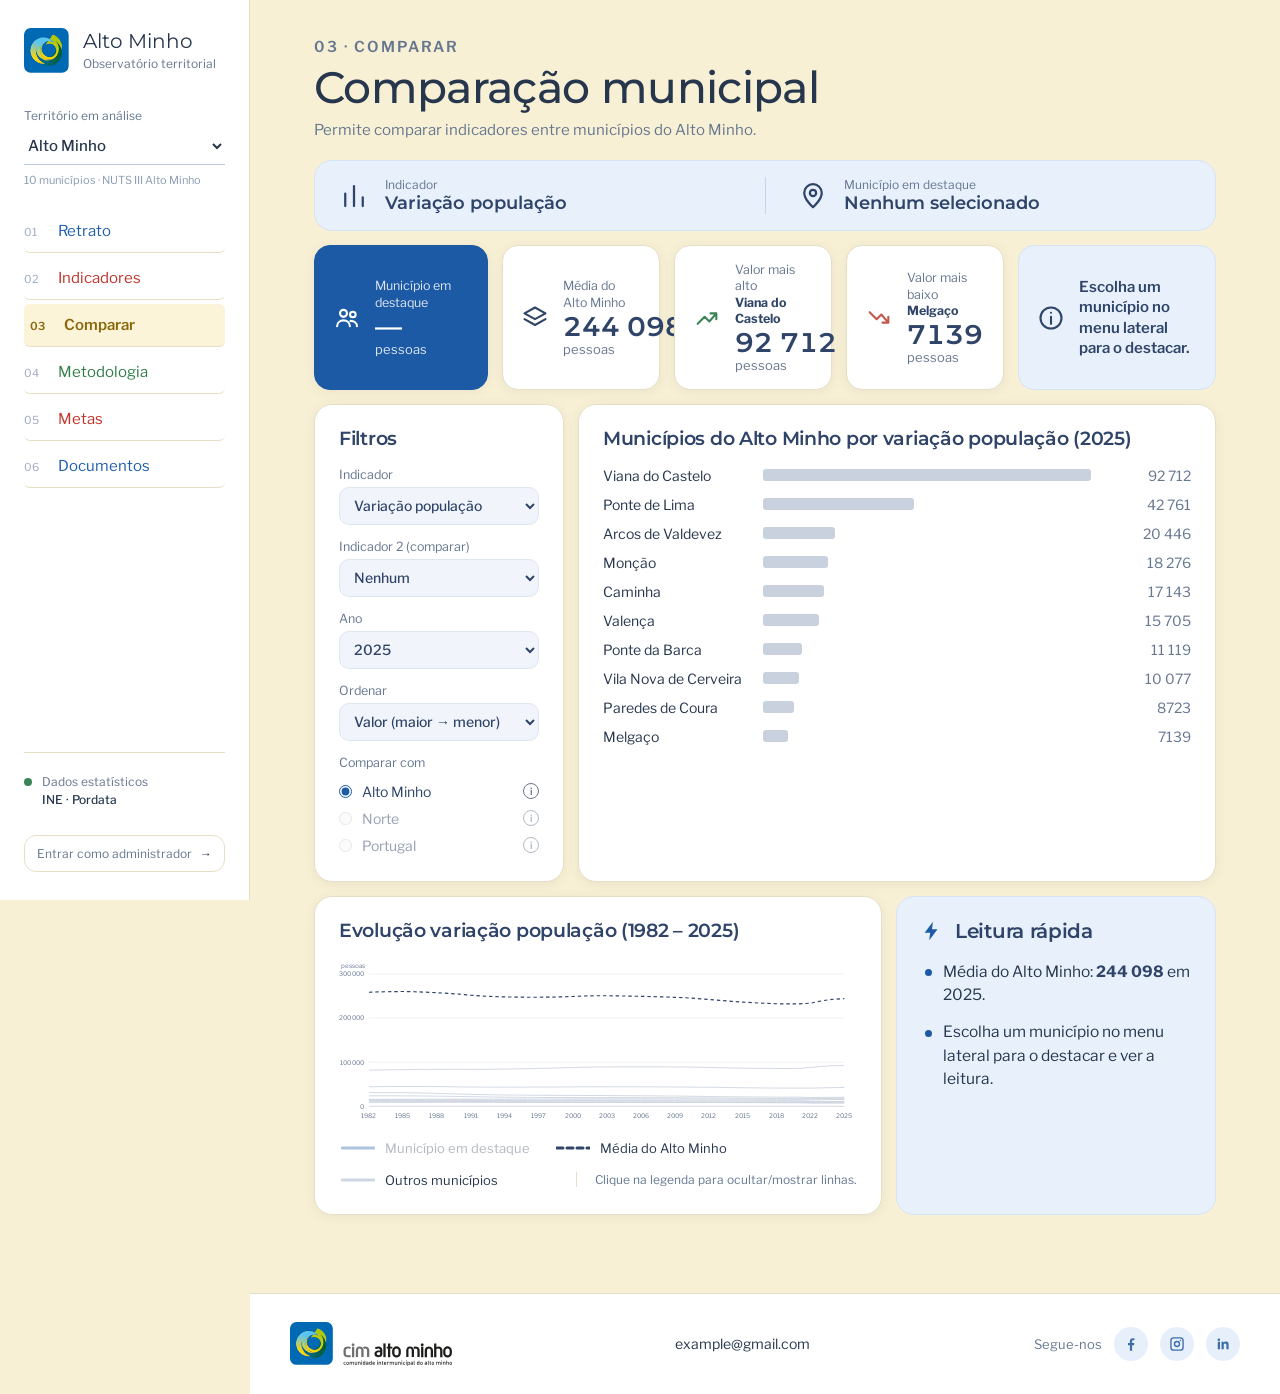
==== commit e3684e73: "Mudança para Cartões admin" ====
--- a/FrontEnd/html/comparar.html
+++ b/FrontEnd/html/comparar.html
@@ -38,6 +38,9 @@
           <h2 id="cmp-filters-title">Filtros</h2>
           <label class="cmp-field">Indicador
             <select id="compare-indicator" aria-label="Indicador a comparar"></select>
+          </label>
+          <label class="cmp-field">Indicador 2 (comparar)
+            <select id="cmp-ind2" aria-label="Segundo indicador a comparar"></select>
           </label>
           <label class="cmp-field">Ano
             <select id="cmp-year" aria-label="Ano"></select>
--- a/FrontEnd/css/pages/comparar.css
+++ b/FrontEnd/css/pages/comparar.css
@@ -4,10 +4,16 @@
   --cmp-accent-soft: #e7f0fb;
   --cmp-bar: #c9d1de;
   --cmp-line-other: #cfd6e1;
+  --cmp-accent2: #d9731a;
   --cmp-card-shadow: 0 2px 12px rgba(47, 68, 104, 0.07);
 }
-.cmp .page-intro { padding-bottom: 18px; }
-.cmp .page-intro p { margin-top: 8px; font-size: 15px; }
+.cmp .page-intro {
+  padding-bottom: 18px;
+}
+.cmp .page-intro p {
+  margin-top: 8px;
+  font-size: 15px;
+}
 
 /* Cartões base */
 .cmp-card {
@@ -36,11 +42,42 @@
   border: 1px solid #d5e3f5;
   border-radius: 18px;
 }
-.cmp-summary > div { display: flex; align-items: center; gap: 16px; min-width: 0; }
-.cmp-summary > div + div { padding-left: 32px; border-left: 1px solid #c4d6ee; }
-.cmp-summary svg { flex: none; width: 30px; height: 30px; fill: none; stroke: var(--forest); stroke-width: 1.8; stroke-linecap: round; stroke-linejoin: round; }
-.cmp-summary small { display: block; font-size: 12px; color: var(--muted); }
-.cmp-summary b { display: block; font-family: var(--font-title); font-size: 18px; font-weight: 600; color: var(--forest); overflow-wrap: anywhere; }
+.cmp-summary > div {
+  display: flex;
+  align-items: center;
+  gap: 16px;
+  min-width: 0;
+}
+.cmp-summary.has-2 {
+  grid-template-columns: 1.1fr 1fr 1fr;
+}
+.cmp-summary > div + div {
+  padding-left: 32px;
+  border-left: 1px solid #c4d6ee;
+}
+.cmp-summary svg {
+  flex: none;
+  width: 30px;
+  height: 30px;
+  fill: none;
+  stroke: var(--forest);
+  stroke-width: 1.8;
+  stroke-linecap: round;
+  stroke-linejoin: round;
+}
+.cmp-summary small {
+  display: block;
+  font-size: 12px;
+  color: var(--muted);
+}
+.cmp-summary b {
+  display: block;
+  font-family: var(--font-title);
+  font-size: 18px;
+  font-weight: 600;
+  color: var(--forest);
+  overflow-wrap: anywhere;
+}
 
 /* KPIs */
 .cmp-kpis {
@@ -61,24 +98,101 @@
   box-shadow: var(--cmp-card-shadow);
   color: var(--forest);
 }
-.cmp-kpi > svg { flex: none; width: 28px; height: 28px; fill: none; stroke: currentColor; stroke-width: 1.8; stroke-linecap: round; stroke-linejoin: round; }
-.cmp-kpi small { display: block; font-size: 12.5px; color: var(--muted); line-height: 1.3; }
-.cmp-kpi small strong { display: block; color: var(--forest); font-weight: 700; }
-.cmp-kpi .v { display: block; font-family: var(--font-title); font-size: 27px; font-weight: 600; line-height: 1.15; font-variant-numeric: lining-nums tabular-nums; }
-.cmp-kpi .v span { margin-left: 4px; font-family: var(--font-body); font-size: 15px; font-weight: 400; color: var(--muted); }
-.cmp-kpi.main { background: var(--cmp-accent); border-color: var(--cmp-accent); color: #fff; }
-.cmp-kpi.main small, .cmp-kpi.main .v span { color: rgba(255, 255, 255, 0.85); }
-.cmp-kpi.up > svg { stroke: #3a8458; }
-.cmp-kpi.down > svg { stroke: var(--red-ink); }
-.cmp-kpi.note { background: var(--cmp-accent-soft); border-color: #d5e3f5; box-shadow: none; font-size: 15px; font-weight: 600; line-height: 1.35; }
+.cmp-kpi > svg {
+  flex: none;
+  width: 28px;
+  height: 28px;
+  fill: none;
+  stroke: currentColor;
+  stroke-width: 1.8;
+  stroke-linecap: round;
+  stroke-linejoin: round;
+}
+.cmp-kpi small {
+  display: block;
+  font-size: 12.5px;
+  color: var(--muted);
+  line-height: 1.3;
+}
+.cmp-kpi small strong {
+  display: block;
+  color: var(--forest);
+  font-weight: 700;
+}
+.cmp-kpi .v {
+  display: block;
+  font-family: var(--font-title);
+  font-size: 27px;
+  font-weight: 600;
+  line-height: 1.15;
+  font-variant-numeric: lining-nums tabular-nums;
+}
+.cmp-kpi > span {
+  min-width: 0;
+}
+.cmp-kpi .v span {
+  display: block;
+  margin-left: 0;
+  font-family: var(--font-body);
+  font-size: 13px;
+  font-weight: 400;
+  color: var(--muted);
+}
+.cmp-kpi.second {
+  background: var(--cmp-accent2);
+  border-color: var(--cmp-accent2);
+  color: #fff;
+}
+.cmp-kpi.second small,
+.cmp-kpi.second .v span {
+  color: rgba(255, 255, 255, 0.9);
+}
+.cmp-kpi.main {
+  background: var(--cmp-accent);
+  border-color: var(--cmp-accent);
+  color: #fff;
+}
+.cmp-kpi.main small,
+.cmp-kpi.main .v span {
+  color: rgba(255, 255, 255, 0.85);
+}
+.cmp-kpi.up > svg {
+  stroke: #3a8458;
+}
+.cmp-kpi.down > svg {
+  stroke: var(--red-ink);
+}
+.cmp-kpi.note {
+  background: var(--cmp-accent-soft);
+  border-color: #d5e3f5;
+  box-shadow: none;
+  font-size: 15px;
+  font-weight: 600;
+  line-height: 1.35;
+}
 
 /* Linhas */
-.cmp-row { display: grid; gap: 14px; margin-bottom: 14px; }
-.cmp-row-top { grid-template-columns: 250px 1fr; align-items: stretch; }
-.cmp-row-bottom { grid-template-columns: 1fr 320px; align-items: stretch; }
+.cmp-row {
+  display: grid;
+  gap: 14px;
+  margin-bottom: 14px;
+}
+.cmp-row-top {
+  grid-template-columns: 250px 1fr;
+  align-items: stretch;
+}
+.cmp-row-bottom {
+  grid-template-columns: 1fr 320px;
+  align-items: stretch;
+}
 
 /* Filtros */
-.cmp-field { display: block; margin-bottom: 14px; font-size: 12.5px; color: var(--muted); }
+.cmp-field {
+  display: block;
+  margin-bottom: 14px;
+  font-size: 12.5px;
+  color: var(--muted);
+}
 .cmp-field select {
   display: block;
   width: 100%;
@@ -93,69 +207,361 @@
   font-weight: 500;
   text-overflow: ellipsis;
 }
-.cmp-field select:focus-visible, .cmp-ref input:focus-visible + span { outline: 2px solid var(--cmp-accent); outline-offset: 2px; }
-.cmp-ref { margin: 0; padding: 0; border: 0; }
-.cmp-ref legend { padding: 0; margin-bottom: 8px; font-size: 12.5px; color: var(--muted); }
-.cmp-ref label { display: flex; align-items: center; gap: 10px; padding: 5px 0; font-size: 14px; color: var(--forest); cursor: pointer; }
-.cmp-ref label.is-disabled { opacity: 0.5; cursor: not-allowed; }
-.cmp-ref input { accent-color: var(--cmp-accent); margin: 0; }
-.cmp-ref span { flex: 1; }
-.cmp-info { display: inline-grid; place-items: center; width: 16px; height: 16px; border: 1px solid var(--muted); border-radius: 50%; color: var(--muted); font-size: 10px; font-style: normal; font-weight: 600; cursor: help; }
+.cmp-field select:focus-visible,
+.cmp-ref input:focus-visible + span {
+  outline: 2px solid var(--cmp-accent);
+  outline-offset: 2px;
+}
+.cmp-ref {
+  margin: 0;
+  padding: 0;
+  border: 0;
+}
+.cmp-ref legend {
+  padding: 0;
+  margin-bottom: 8px;
+  font-size: 12.5px;
+  color: var(--muted);
+}
+.cmp-ref label {
+  display: flex;
+  align-items: center;
+  gap: 10px;
+  padding: 5px 0;
+  font-size: 14px;
+  color: var(--forest);
+  cursor: pointer;
+}
+.cmp-ref label.is-disabled {
+  opacity: 0.5;
+  cursor: not-allowed;
+}
+.cmp-ref input {
+  accent-color: var(--cmp-accent);
+  margin: 0;
+}
+.cmp-ref span {
+  flex: 1;
+}
+.cmp-info {
+  display: inline-grid;
+  place-items: center;
+  width: 16px;
+  height: 16px;
+  border: 1px solid var(--muted);
+  border-radius: 50%;
+  color: var(--muted);
+  font-size: 10px;
+  font-style: normal;
+  font-weight: 600;
+  cursor: help;
+}
 
 /* Barras */
-.cmp-bars-card { display: flex; flex-direction: column; }
-.cmp-bars { display: grid; flex: 1; align-content: space-between; gap: 9px; }
-.cmp-bar { display: grid; grid-template-columns: 190px 1fr 120px; align-items: center; gap: 14px; font-size: 14px; color: var(--ink); }
-.cmp-bar-label { overflow: hidden; text-overflow: ellipsis; white-space: nowrap; }
-.cmp-bar-track { height: 12px; }
-.cmp-bar-fill { height: 100%; width: var(--w); border-radius: 3px; background: var(--cmp-bar); }
-.cmp-bar-fill.neg { background: var(--coral); }
-.cmp-bar-value { text-align: right; font-variant-numeric: lining-nums tabular-nums; color: var(--muted); white-space: nowrap; }
-.cmp-bar.dest .cmp-bar-label, .cmp-bar.dest .cmp-bar-value { color: var(--forest); font-weight: 700; }
-.cmp-bar.dest .cmp-bar-fill { background: var(--cmp-accent); }
+.cmp-bars-card {
+  display: flex;
+  flex-direction: column;
+}
+.cmp-bars {
+  display: grid;
+  flex: 1;
+  align-content: start;
+  gap: 12px;
+}
+.cmp-bar {
+  display: grid;
+  grid-template-columns: 150px 1fr 90px;
+  align-items: center;
+  gap: 10px;
+  font-size: 14px;
+  color: var(--ink);
+}
+.cmp-bar-label {
+  overflow: hidden;
+  text-overflow: ellipsis;
+  white-space: nowrap;
+}
+.cmp-bar-track {
+  height: 12px;
+}
+.cmp-bar-fill {
+  height: 100%;
+  width: var(--w);
+  border-radius: 3px;
+  background: var(--cmp-bar);
+}
+.cmp-bar-fill.neg {
+  background: var(--coral);
+}
+.cmp-bar-value {
+  text-align: right;
+  font-variant-numeric: lining-nums tabular-nums;
+  color: var(--muted);
+  white-space: nowrap;
+}
+.cmp-bar.dest .cmp-bar-label,
+.cmp-bar.dest .cmp-bar-value {
+  color: var(--forest);
+  font-weight: 700;
+}
+.cmp-bar.dest .cmp-bar-fill {
+  background: var(--cmp-accent);
+}
 
 /* Evolução */
-.cmp-line { position: relative; }
-.cmp-line svg { display: block; width: 100%; height: auto; }
-.cmp-line .grid { stroke: rgba(47, 68, 104, 0.12); stroke-width: 1; }
-.cmp-line .axis { fill: var(--muted); font-size: 11px; }
-.cmp-line .unit { fill: var(--muted); font-size: 11px; }
-.cmp-line .zero { stroke: rgba(47, 68, 104, 0.35); stroke-width: 1; }
-.cmp-line .hover-line[hidden] { display: none; }
-.cmp-line .hover-line { stroke: var(--muted); stroke-dasharray: 3 3; }
-.cmp-legend { display: flex; flex-wrap: wrap; align-items: center; gap: 8px 22px; margin-top: 10px; font-size: 13px; color: var(--ink); }
-.cmp-legend button { display: inline-flex; align-items: center; gap: 10px; padding: 4px 2px; border: 0; background: none; color: inherit; font-size: 13px; cursor: pointer; }
-.cmp-legend button.off { opacity: 0.4; text-decoration: line-through; }
-.cmp-legend button:disabled { opacity: 0.35; cursor: not-allowed; }
-.cmp-legend button:focus-visible { outline: 2px solid var(--cmp-accent); outline-offset: 2px; }
-.cmp-legend svg { width: 34px; height: 10px; }
-.cmp-legend .hint { margin-left: auto; padding-left: 18px; border-left: 1px solid var(--line); font-size: 12px; color: var(--muted); }
-.cmp-empty { margin: 0; color: var(--muted); }
+.cmp-line {
+  position: relative;
+}
+.cmp-line svg {
+  display: block;
+  width: 100%;
+  height: auto;
+}
+.cmp-line .grid {
+  stroke: rgba(47, 68, 104, 0.12);
+  stroke-width: 1;
+}
+.cmp-line .axis {
+  fill: var(--muted);
+  font-size: 11px;
+}
+.cmp-line .unit {
+  fill: var(--muted);
+  font-size: 11px;
+}
+.cmp-line .zero {
+  stroke: rgba(47, 68, 104, 0.35);
+  stroke-width: 1;
+}
+.cmp-line .hover-line[hidden] {
+  display: none;
+}
+.cmp-line .hover-line {
+  stroke: var(--muted);
+  stroke-dasharray: 3 3;
+}
+.cmp-legend {
+  display: flex;
+  flex-wrap: wrap;
+  align-items: center;
+  gap: 8px 22px;
+  margin-top: 10px;
+  font-size: 13px;
+  color: var(--ink);
+}
+.cmp-legend button {
+  display: inline-flex;
+  align-items: center;
+  gap: 10px;
+  padding: 4px 2px;
+  border: 0;
+  background: none;
+  color: inherit;
+  font-size: 13px;
+  cursor: pointer;
+}
+.cmp-legend button.off {
+  opacity: 0.4;
+  text-decoration: line-through;
+}
+.cmp-legend button:disabled {
+  opacity: 0.35;
+  cursor: not-allowed;
+}
+.cmp-legend button:focus-visible {
+  outline: 2px solid var(--cmp-accent);
+  outline-offset: 2px;
+}
+.cmp-legend svg {
+  width: 34px;
+  height: 10px;
+}
+.cmp-legend .hint {
+  margin-left: auto;
+  padding-left: 18px;
+  border-left: 1px solid var(--line);
+  font-size: 12px;
+  color: var(--muted);
+}
+.cmp-empty {
+  margin: 0;
+  color: var(--muted);
+}
 
 /* Leitura rápida */
-.cmp-reading { background: var(--cmp-accent-soft); border-color: #d5e3f5; box-shadow: none; }
-.cmp-reading h2 { display: flex; align-items: center; gap: 12px; font-size: 20px; }
-.cmp-reading h2 svg { width: 22px; height: 22px; fill: var(--cmp-accent); }
-.cmp-reading ul { margin: 0; padding: 0 0 0 4px; list-style: none; display: grid; gap: 14px; }
-.cmp-reading li { position: relative; padding-left: 18px; font-size: 15.5px; line-height: 1.5; color: var(--ink); }
-.cmp-reading li::before { content: ""; position: absolute; left: 0; top: 0.6em; width: 7px; height: 7px; border-radius: 50%; background: var(--cmp-accent); }
-.cmp-reading strong { color: var(--forest); }
+.cmp-reading {
+  background: var(--cmp-accent-soft);
+  border-color: #d5e3f5;
+  box-shadow: none;
+}
+.cmp-reading h2 {
+  display: flex;
+  align-items: center;
+  gap: 12px;
+  font-size: 20px;
+}
+.cmp-reading h2 svg {
+  width: 22px;
+  height: 22px;
+  fill: var(--cmp-accent);
+}
+.cmp-reading ul {
+  margin: 0;
+  padding: 0 0 0 4px;
+  list-style: none;
+  display: grid;
+  gap: 14px;
+}
+.cmp-reading li {
+  position: relative;
+  padding-left: 18px;
+  font-size: 15.5px;
+  line-height: 1.5;
+  color: var(--ink);
+}
+.cmp-reading li::before {
+  content: "";
+  position: absolute;
+  left: 0;
+  top: 0.6em;
+  width: 7px;
+  height: 7px;
+  border-radius: 50%;
+  background: var(--cmp-accent);
+}
+.cmp-reading strong {
+  color: var(--forest);
+}
 
 /* Ecrãs mais pequenos */
 @media (max-width: 1180px) {
-  .cmp-kpis { grid-template-columns: repeat(3, 1fr); }
-  .cmp-row-bottom { grid-template-columns: 1fr; }
+  .cmp-kpis {
+    grid-template-columns: repeat(3, 1fr);
+  }
+  .cmp-row-bottom {
+    grid-template-columns: 1fr;
+  }
 }
 @media (max-width: 900px) {
-  .cmp-row-top { grid-template-columns: 1fr; }
-  .cmp-filters { display: grid; grid-template-columns: repeat(auto-fit, minmax(180px, 1fr)); column-gap: 14px; }
-  .cmp-filters h2, .cmp-ref { grid-column: 1 / -1; }
+  .cmp-row-top {
+    grid-template-columns: 1fr;
+  }
+  .cmp-filters {
+    display: grid;
+    grid-template-columns: repeat(auto-fit, minmax(180px, 1fr));
+    column-gap: 14px;
+  }
+  .cmp-filters h2,
+  .cmp-ref {
+    grid-column: 1 / -1;
+  }
 }
 @media (max-width: 700px) {
-  .cmp-summary { grid-template-columns: 1fr; gap: 14px; }
-  .cmp-summary > div + div { padding: 14px 0 0; border-left: 0; border-top: 1px solid #c4d6ee; }
-  .cmp-kpis { grid-template-columns: 1fr 1fr; }
-  .cmp-kpi.note { grid-column: 1 / -1; }
-  .cmp-bar { grid-template-columns: 110px 1fr 84px; gap: 8px; font-size: 13px; }
-  .cmp-legend .hint { margin-left: 0; padding-left: 0; border-left: 0; flex-basis: 100%; }
-}+  .cmp-summary,
+  .cmp-summary.has-2 {
+    grid-template-columns: 1fr;
+    gap: 14px;
+  }
+  .cmp-summary > div + div {
+    padding: 14px 0 0;
+    border-left: 0;
+    border-top: 1px solid #c4d6ee;
+  }
+  .cmp-kpis {
+    grid-template-columns: 1fr 1fr;
+  }
+  .cmp-kpi.note {
+    grid-column: 1 / -1;
+  }
+  .cmp-kpi {
+    padding: 14px;
+    gap: 10px;
+  }
+  .cmp-kpi > svg {
+    width: 22px;
+    height: 22px;
+  }
+  .cmp-kpi .v {
+    font-size: 22px;
+    overflow-wrap: anywhere;
+  }
+  .cmp-bar {
+    grid-template-columns: 110px 1fr 84px;
+    gap: 8px;
+    font-size: 13px;
+  }
+  .cmp-legend .hint {
+    margin-left: 0;
+    padding-left: 0;
+    border-left: 0;
+    flex-basis: 100%;
+  }
+}
+@media (max-width: 420px) {
+  .cmp-kpis {
+    grid-template-columns: 1fr;
+  }
+}
+
+/* Dois indicadores: duas barras por município, cada uma na sua escala */
+.cmp-bars-key {
+  display: flex;
+  flex-wrap: wrap;
+  gap: 6px 18px;
+  margin: -4px 0 12px;
+  font-size: 12.5px;
+  color: var(--muted);
+}
+.cmp-bars-key i {
+  display: inline-block;
+  width: 10px;
+  height: 10px;
+  margin-right: 6px;
+  border-radius: 2px;
+  background: var(--k);
+}
+.cmp-bar.two {
+  align-items: center;
+}
+.cmp-bar-tracks {
+  display: grid;
+  gap: 4px;
+}
+.cmp-bar-tracks .cmp-bar-track {
+  height: 9px;
+}
+.cmp-bar-tracks .f1 {
+  background: #9db9de;
+}
+.cmp-bar-tracks .f2 {
+  background: #f0bd8a;
+}
+.cmp-bar.dest .cmp-bar-tracks .f1 {
+  background: var(--cmp-accent);
+}
+.cmp-bar.dest .cmp-bar-tracks .f2 {
+  background: var(--cmp-accent2);
+}
+.cmp-bar-values {
+  display: grid;
+  gap: 1px;
+  text-align: right;
+  font-size: 12.5px;
+  line-height: 1.25;
+  font-variant-numeric: lining-nums tabular-nums;
+  white-space: nowrap;
+  color: var(--muted);
+}
+.cmp-bar-values span:first-child {
+  color: var(--cmp-accent);
+}
+.cmp-bar-values span:last-child {
+  color: var(--cmp-accent2);
+}
+.cmp-bar.dest .cmp-bar-values {
+  font-weight: 700;
+}
+.cmp-kpi.main small strong,
+.cmp-kpi.second small strong {
+  color: #fff;
+}
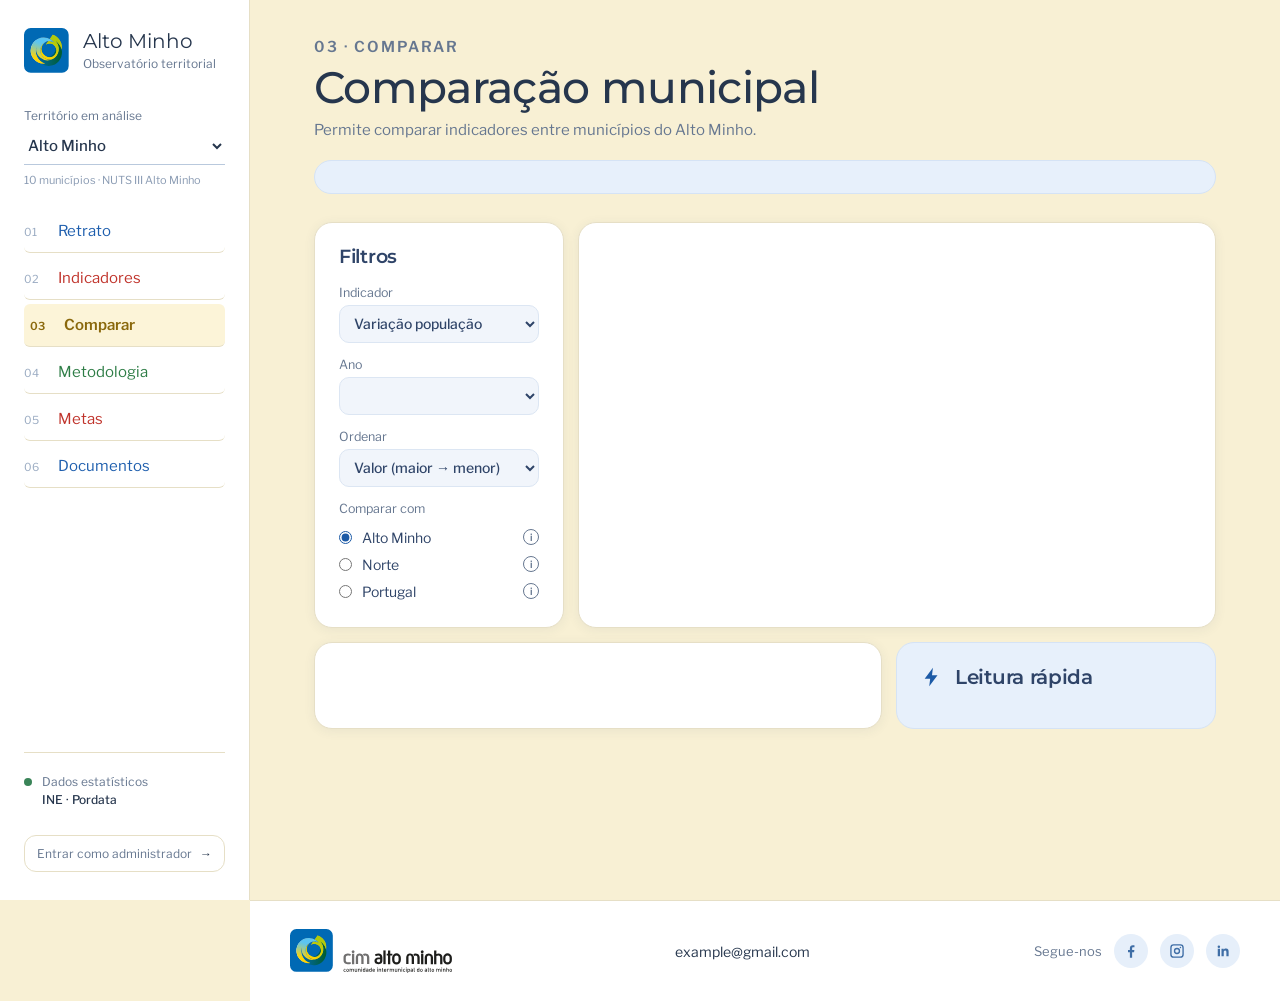
==== commit 2a5bc360: "Segurança de login" ====
--- a/FrontEnd/html/comparar.html
+++ b/FrontEnd/html/comparar.html
@@ -39,9 +39,6 @@
           <label class="cmp-field">Indicador
             <select id="compare-indicator" aria-label="Indicador a comparar"></select>
           </label>
-          <label class="cmp-field">Indicador 2 (comparar)
-            <select id="cmp-ind2" aria-label="Segundo indicador a comparar"></select>
-          </label>
           <label class="cmp-field">Ano
             <select id="cmp-year" aria-label="Ano"></select>
           </label>
@@ -54,9 +51,9 @@
           </label>
           <fieldset class="cmp-ref">
             <legend>Comparar com</legend>
-            <label><input type="radio" name="cmp-ref" value="alto-minho" checked><span>Alto Minho</span><i class="cmp-info" title="Média do conjunto dos 10 municípios do Alto Minho.">i</i></label>
-            <label class="is-disabled"><input type="radio" name="cmp-ref" value="norte" disabled><span>Norte</span><i class="cmp-info" title="Dados da região Norte ainda não disponíveis.">i</i></label>
-            <label class="is-disabled"><input type="radio" name="cmp-ref" value="portugal" disabled><span>Portugal</span><i class="cmp-info" title="Dados de Portugal ainda não disponíveis.">i</i></label>
+            <label><input type="radio" name="cmp-ref" value="alto-minho" checked><span>Alto Minho</span><i class="cmp-info" title="Valor de Alto Minho.">i</i></label>
+            <label><input type="radio" name="cmp-ref" value="norte"><span>Norte</span><i class="cmp-info" title="Valor da região Norte (NUTS II).">i</i></label>
+            <label><input type="radio" name="cmp-ref" value="portugal"><span>Portugal</span><i class="cmp-info" title="Valor de Portugal.">i</i></label>
           </fieldset>
         </aside>
 
--- a/FrontEnd/css/shared/global.css
+++ b/FrontEnd/css/shared/global.css
@@ -1556,6 +1556,18 @@
   font-size: 12px;
   margin-top: 8px;
 }
+.admin-edit {
+  font-size: 12px;
+}
+.admin-actions {
+  display: flex;
+  flex-wrap: wrap;
+  gap: 8px;
+  margin-top: 8px;
+}
+.admin-actions .admin-del {
+  margin-top: 0;
+}
 .admin-msg {
   font-size: 0.85rem;
   color: var(--red-ink);
@@ -1568,4 +1580,4 @@
 }
 .catalog-row.is-hidden td {
   opacity: 0.45;
-}
+}
